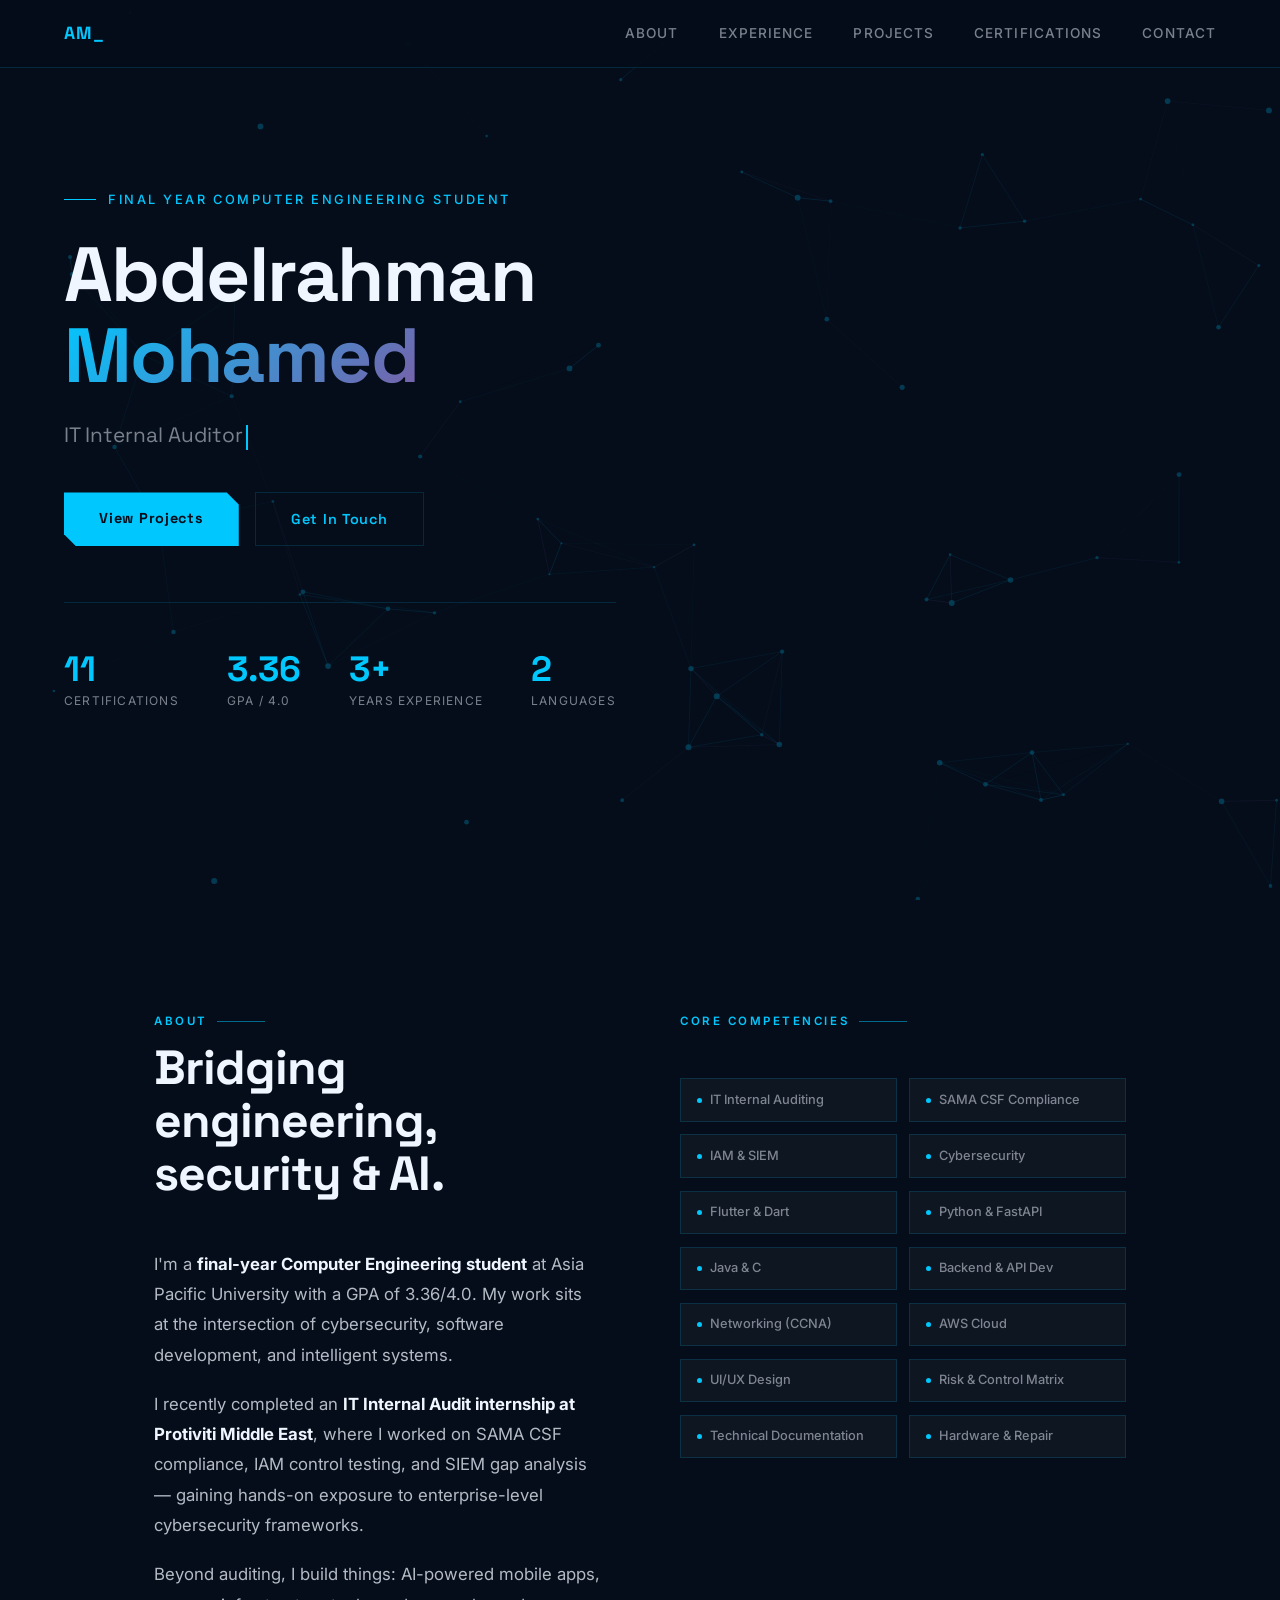
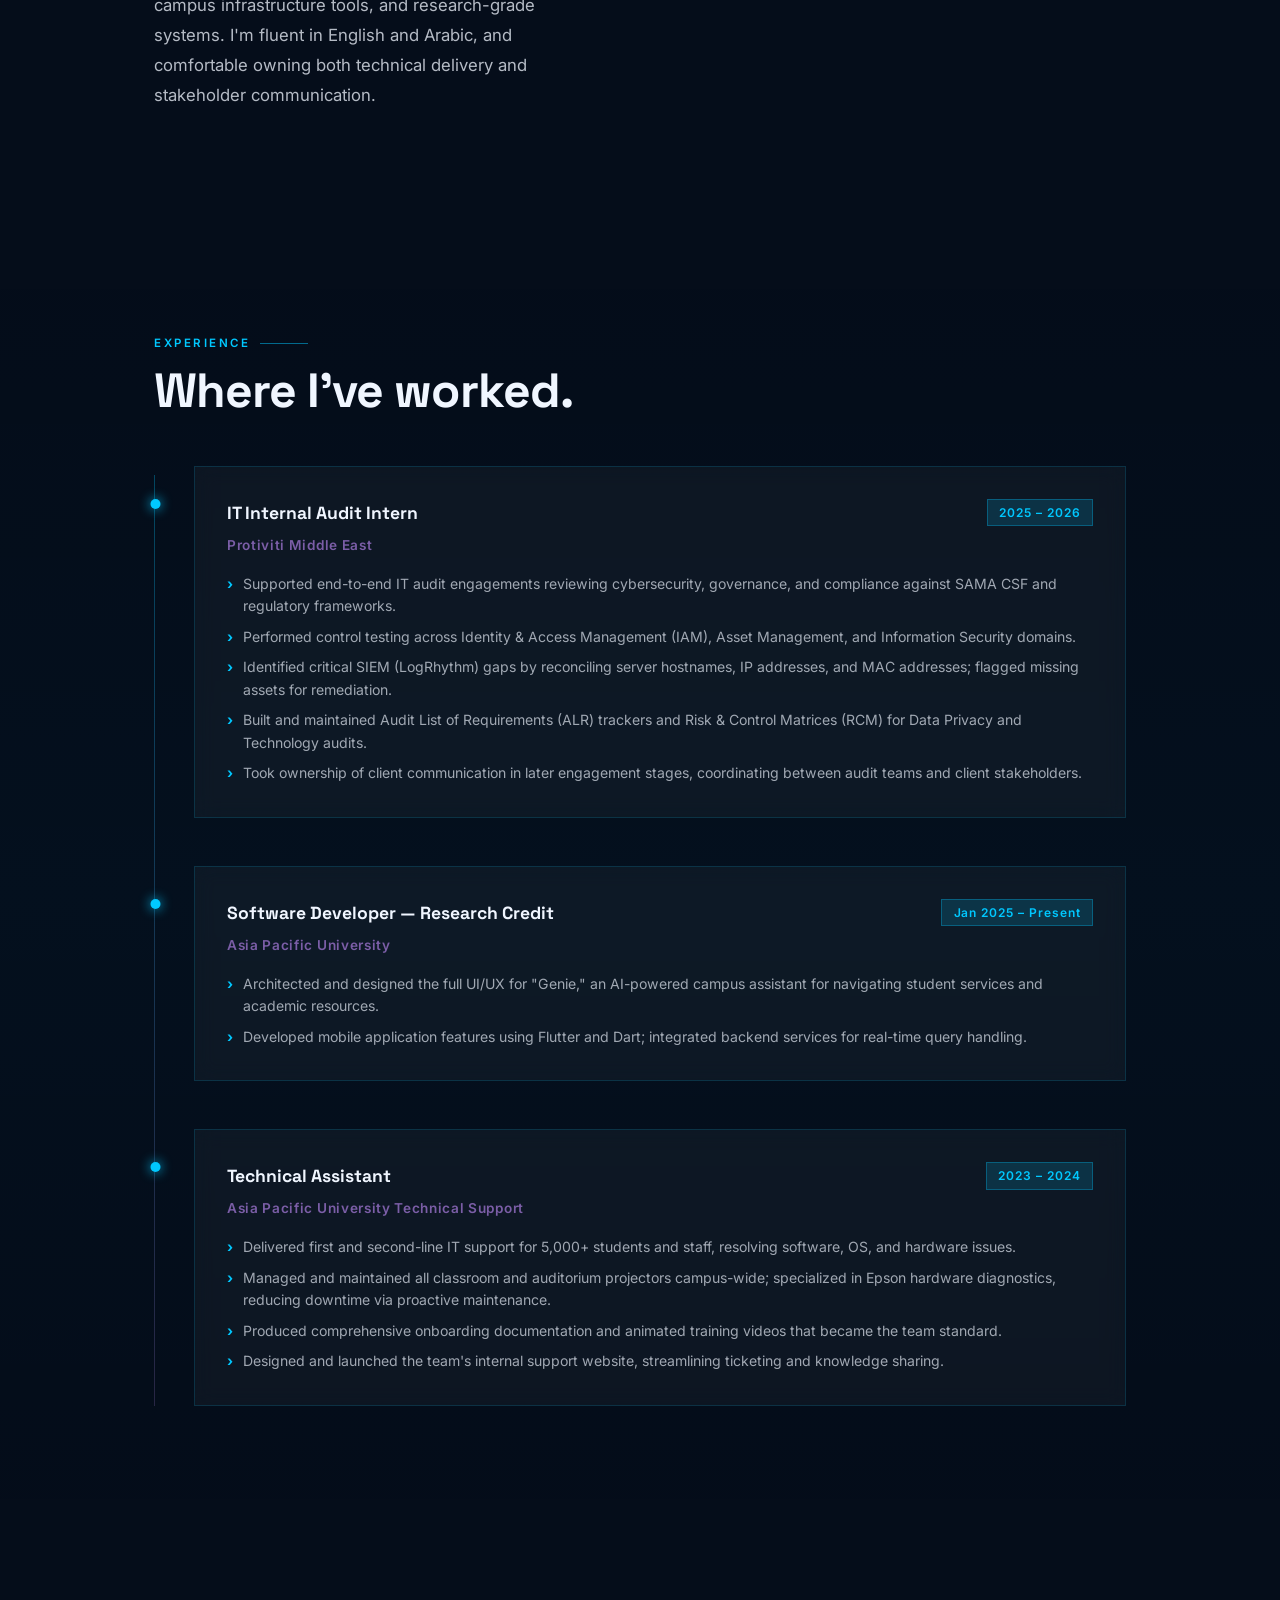
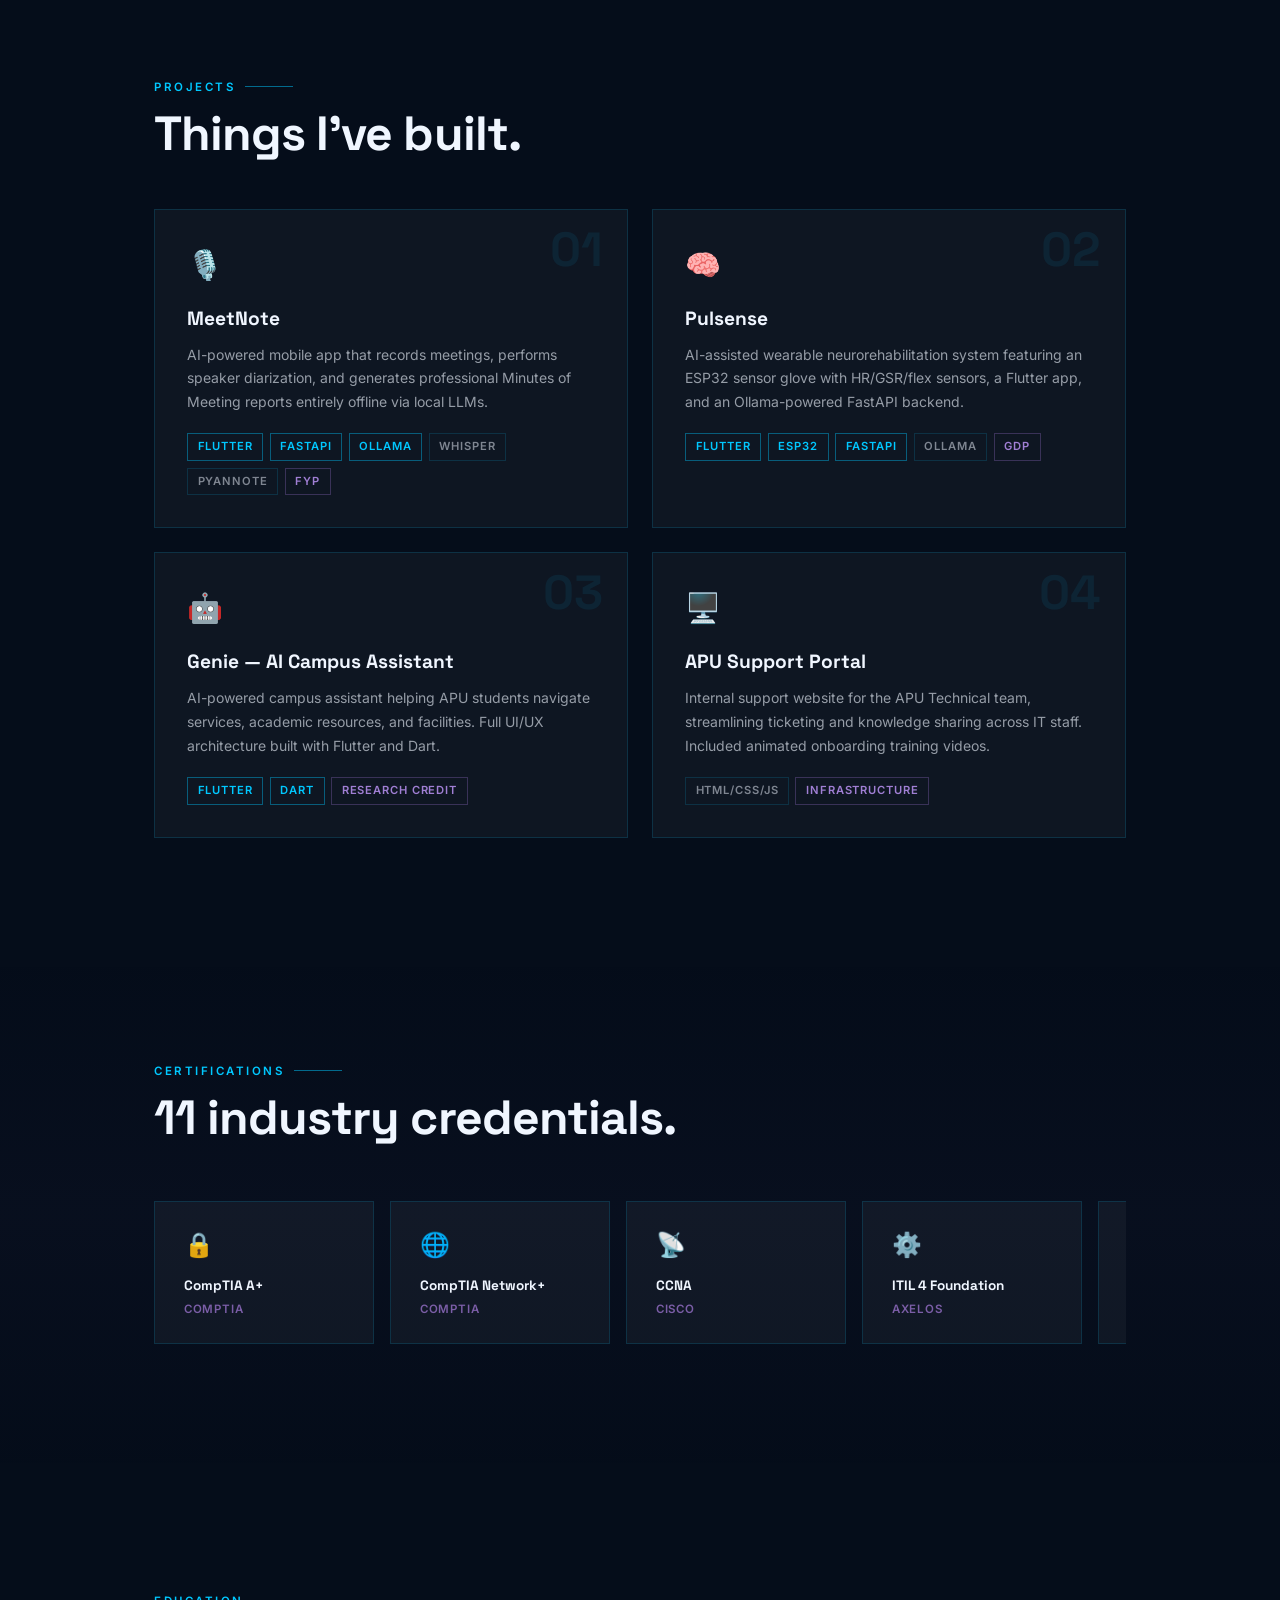
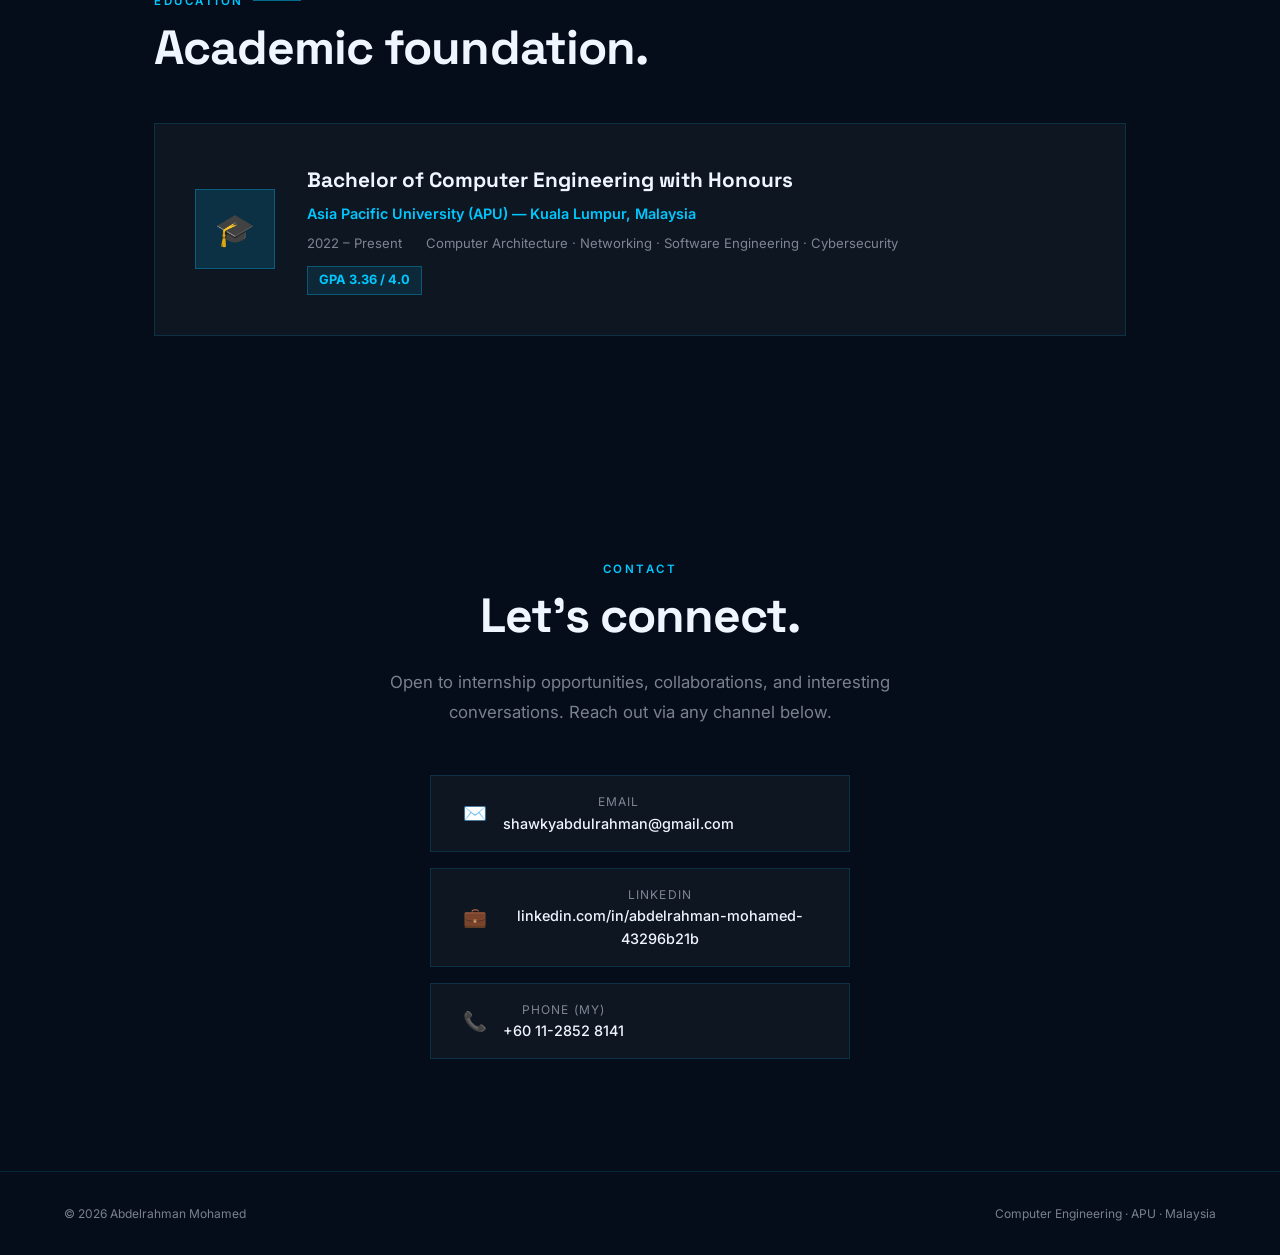
==== index.html @ 56546219 "Add files via upload" ====
<!DOCTYPE html>
<html lang="en">
<head>
<meta charset="UTF-8"/>
<meta name="viewport" content="width=device-width, initial-scale=1.0"/>
<title>Abdelrahman Mohamed — Portfolio</title>
<link href="https://fonts.googleapis.com/css2?family=Space+Grotesk:wght@300;400;500;600;700&family=Inter:wght@300;400;500;600&display=swap" rel="stylesheet"/>
<style>
  :root {
    --navy: #050d1a;
    --navy-mid: #0a1628;
    --navy-light: #0f2040;
    --cyan: #00c8ff;
    --cyan-dim: rgba(0,200,255,0.15);
    --violet: #7b5ea7;
    --violet-dim: rgba(123,94,167,0.2);
    --white: #f0f6ff;
    --muted: rgba(240,246,255,0.5);
    --glass: rgba(255,255,255,0.04);
    --glass-border: rgba(0,200,255,0.15);
    --font-display: 'Space Grotesk', sans-serif;
    --font-body: 'Inter', sans-serif;
  }

  *, *::before, *::after { box-sizing: border-box; margin: 0; padding: 0; }

  html { scroll-behavior: smooth; }

  body {
    background: var(--navy);
    color: var(--white);
    font-family: var(--font-body);
    overflow-x: hidden;
    line-height: 1.6;
  }

  /* ── NEURAL CANVAS ── */
  #neural-canvas {
    position: fixed;
    top: 0; left: 0;
    width: 100%; height: 100%;
    pointer-events: none;
    z-index: 0;
    opacity: 0.35;
  }

  /* ── NAV ── */
  nav {
    position: fixed;
    top: 0; left: 0; right: 0;
    z-index: 100;
    padding: 1.2rem 4rem;
    display: flex;
    justify-content: space-between;
    align-items: center;
    background: rgba(5,13,26,0.7);
    backdrop-filter: blur(20px);
    border-bottom: 1px solid var(--glass-border);
    transition: background 0.3s;
  }

  .nav-logo {
    font-family: var(--font-display);
    font-weight: 700;
    font-size: 1.1rem;
    letter-spacing: 0.05em;
    color: var(--cyan);
  }

  .nav-links {
    display: flex;
    gap: 2.5rem;
    list-style: none;
  }

  .nav-links a {
    text-decoration: none;
    color: var(--muted);
    font-size: 0.85rem;
    font-weight: 500;
    letter-spacing: 0.08em;
    text-transform: uppercase;
    transition: color 0.2s;
  }

  .nav-links a:hover { color: var(--cyan); }

  /* ── SECTIONS ── */
  section {
    position: relative;
    z-index: 1;
  }

  /* ── HERO ── */
  #hero {
    min-height: 100vh;
    display: flex;
    align-items: center;
    padding: 0 4rem;
    overflow: hidden;
  }

  .hero-inner {
    max-width: 800px;
  }

  .hero-eyebrow {
    font-size: 0.8rem;
    font-weight: 500;
    letter-spacing: 0.2em;
    text-transform: uppercase;
    color: var(--cyan);
    margin-bottom: 1.5rem;
    display: flex;
    align-items: center;
    gap: 0.75rem;
  }

  .hero-eyebrow::before {
    content: '';
    display: inline-block;
    width: 2rem;
    height: 1px;
    background: var(--cyan);
  }

  h1 {
    font-family: var(--font-display);
    font-size: clamp(3rem, 6vw, 5.5rem);
    font-weight: 700;
    line-height: 1.05;
    letter-spacing: -0.02em;
    margin-bottom: 1.5rem;
  }

  h1 .highlight {
    background: linear-gradient(135deg, var(--cyan) 0%, var(--violet) 100%);
    -webkit-background-clip: text;
    -webkit-text-fill-color: transparent;
    background-clip: text;
  }

  .typed-wrap {
    font-family: var(--font-display);
    font-size: clamp(1rem, 2vw, 1.3rem);
    font-weight: 400;
    color: var(--muted);
    margin-bottom: 2.5rem;
    min-height: 2rem;
  }

  .typed-cursor {
    display: inline-block;
    width: 2px;
    height: 1.2em;
    background: var(--cyan);
    margin-left: 3px;
    vertical-align: middle;
    animation: blink 1s step-end infinite;
  }

  @keyframes blink { 50% { opacity: 0; } }

  .hero-cta {
    display: flex;
    gap: 1rem;
    flex-wrap: wrap;
  }

  .btn-primary {
    padding: 0.9rem 2.2rem;
    background: var(--cyan);
    color: var(--navy);
    font-family: var(--font-display);
    font-weight: 700;
    font-size: 0.9rem;
    letter-spacing: 0.05em;
    border: none;
    cursor: pointer;
    text-decoration: none;
    clip-path: polygon(0 0, calc(100% - 12px) 0, 100% 12px, 100% 100%, 12px 100%, 0 calc(100% - 12px));
    transition: transform 0.2s, box-shadow 0.2s;
  }

  .btn-primary:hover {
    transform: translateY(-2px);
    box-shadow: 0 8px 30px rgba(0,200,255,0.4);
  }

  .btn-ghost {
    padding: 0.9rem 2.2rem;
    background: transparent;
    color: var(--cyan);
    font-family: var(--font-display);
    font-weight: 600;
    font-size: 0.9rem;
    letter-spacing: 0.05em;
    border: 1px solid var(--glass-border);
    cursor: pointer;
    text-decoration: none;
    transition: background 0.2s, border-color 0.2s;
  }

  .btn-ghost:hover {
    background: var(--cyan-dim);
    border-color: var(--cyan);
  }

  .hero-stats {
    display: flex;
    gap: 3rem;
    margin-top: 3.5rem;
    padding-top: 3rem;
    border-top: 1px solid var(--glass-border);
  }

  .stat-num {
    font-family: var(--font-display);
    font-size: 2.2rem;
    font-weight: 700;
    color: var(--cyan);
    line-height: 1;
  }

  .stat-label {
    font-size: 0.75rem;
    color: var(--muted);
    text-transform: uppercase;
    letter-spacing: 0.1em;
    margin-top: 0.3rem;
  }

  /* ── SHARED LAYOUT ── */
  .container {
    max-width: 1100px;
    margin: 0 auto;
    padding: 0 4rem;
  }

  .section-header {
    margin-bottom: 3rem;
  }

  .section-tag {
    font-size: 0.72rem;
    font-weight: 600;
    letter-spacing: 0.22em;
    text-transform: uppercase;
    color: var(--cyan);
    margin-bottom: 0.75rem;
    display: flex;
    align-items: center;
    gap: 0.6rem;
  }

  .section-tag::after {
    content: '';
    flex: 1;
    max-width: 3rem;
    height: 1px;
    background: var(--cyan);
    opacity: 0.5;
  }

  .section-title {
    font-family: var(--font-display);
    font-size: clamp(2rem, 4vw, 3rem);
    font-weight: 700;
    letter-spacing: -0.02em;
    line-height: 1.1;
  }

  /* ── ABOUT ── */
  #about {
    padding: 7rem 0;
  }

  .about-grid {
    display: grid;
    grid-template-columns: 1fr 1fr;
    gap: 5rem;
    align-items: start;
  }

  .about-bio {
    font-size: 1.05rem;
    color: rgba(240,246,255,0.75);
    line-height: 1.8;
  }

  .about-bio p + p { margin-top: 1.2rem; }

  .about-bio strong { color: var(--white); }

  .skills-grid {
    display: grid;
    grid-template-columns: 1fr 1fr;
    gap: 0.8rem;
  }

  .skill-badge {
    padding: 0.65rem 1rem;
    background: var(--glass);
    border: 1px solid var(--glass-border);
    font-size: 0.8rem;
    font-weight: 500;
    color: var(--muted);
    display: flex;
    align-items: center;
    gap: 0.5rem;
    transition: border-color 0.2s, color 0.2s, background 0.2s;
  }

  .skill-badge:hover {
    border-color: var(--cyan);
    color: var(--white);
    background: var(--cyan-dim);
  }

  .skill-badge .dot {
    width: 5px;
    height: 5px;
    border-radius: 50%;
    background: var(--cyan);
    flex-shrink: 0;
  }

  /* ── EXPERIENCE ── */
  #experience {
    padding: 7rem 0;
    background: linear-gradient(180deg, transparent 0%, rgba(0,200,255,0.02) 50%, transparent 100%);
  }

  .timeline {
    position: relative;
    padding-left: 2.5rem;
  }

  .timeline::before {
    content: '';
    position: absolute;
    left: 0;
    top: 0.6rem;
    bottom: 0;
    width: 1px;
    background: linear-gradient(180deg, var(--cyan) 0%, var(--violet) 100%);
    opacity: 0.3;
  }

  .timeline-item {
    position: relative;
    margin-bottom: 3rem;
    padding: 2rem;
    background: var(--glass);
    border: 1px solid var(--glass-border);
    backdrop-filter: blur(10px);
    transition: border-color 0.3s, transform 0.3s;
  }

  .timeline-item:hover {
    border-color: rgba(0,200,255,0.4);
    transform: translateX(4px);
  }

  .timeline-item::before {
    content: '';
    position: absolute;
    left: -2.5rem;
    top: 2rem;
    width: 10px;
    height: 10px;
    border-radius: 50%;
    background: var(--cyan);
    box-shadow: 0 0 12px var(--cyan);
    transform: translateX(-4.5px);
  }

  .timeline-meta {
    display: flex;
    justify-content: space-between;
    align-items: flex-start;
    margin-bottom: 0.5rem;
    flex-wrap: wrap;
    gap: 0.5rem;
  }

  .timeline-role {
    font-family: var(--font-display);
    font-size: 1.1rem;
    font-weight: 700;
  }

  .timeline-date {
    font-size: 0.75rem;
    color: var(--cyan);
    font-weight: 600;
    letter-spacing: 0.08em;
    background: var(--cyan-dim);
    padding: 0.2rem 0.7rem;
    border: 1px solid rgba(0,200,255,0.3);
  }

  .timeline-company {
    font-size: 0.85rem;
    color: var(--violet);
    font-weight: 600;
    margin-bottom: 1rem;
    letter-spacing: 0.05em;
  }

  .timeline-bullets {
    list-style: none;
    display: flex;
    flex-direction: column;
    gap: 0.5rem;
  }

  .timeline-bullets li {
    font-size: 0.88rem;
    color: rgba(240,246,255,0.65);
    padding-left: 1rem;
    position: relative;
    line-height: 1.6;
  }

  .timeline-bullets li::before {
    content: '›';
    position: absolute;
    left: 0;
    color: var(--cyan);
    font-weight: 700;
  }

  /* ── PROJECTS ── */
  #projects {
    padding: 7rem 0;
  }

  .projects-grid {
    display: grid;
    grid-template-columns: repeat(2, 1fr);
    gap: 1.5rem;
  }

  .project-card {
    background: var(--glass);
    border: 1px solid var(--glass-border);
    padding: 2rem;
    position: relative;
    overflow: hidden;
    transition: transform 0.3s, border-color 0.3s, box-shadow 0.3s;
    cursor: default;
  }

  .project-card::before {
    content: '';
    position: absolute;
    top: 0; left: 0; right: 0;
    height: 2px;
    background: linear-gradient(90deg, var(--cyan), var(--violet));
    opacity: 0;
    transition: opacity 0.3s;
  }

  .project-card:hover {
    transform: translateY(-5px);
    border-color: rgba(0,200,255,0.35);
    box-shadow: 0 20px 60px rgba(0,200,255,0.1);
  }

  .project-card:hover::before { opacity: 1; }

  .project-num {
    font-family: var(--font-display);
    font-size: 3rem;
    font-weight: 700;
    color: rgba(0,200,255,0.08);
    position: absolute;
    top: 1rem;
    right: 1.5rem;
    line-height: 1;
    user-select: none;
  }

  .project-icon {
    font-size: 1.8rem;
    margin-bottom: 1rem;
  }

  .project-name {
    font-family: var(--font-display);
    font-size: 1.2rem;
    font-weight: 700;
    margin-bottom: 0.5rem;
  }

  .project-desc {
    font-size: 0.875rem;
    color: rgba(240,246,255,0.6);
    line-height: 1.7;
    margin-bottom: 1.2rem;
  }

  .project-tags {
    display: flex;
    flex-wrap: wrap;
    gap: 0.4rem;
  }

  .tag {
    font-size: 0.7rem;
    font-weight: 600;
    letter-spacing: 0.08em;
    padding: 0.25rem 0.6rem;
    border: 1px solid var(--glass-border);
    color: var(--muted);
    text-transform: uppercase;
  }

  .tag.cyan { border-color: rgba(0,200,255,0.4); color: var(--cyan); }
  .tag.violet { border-color: rgba(123,94,167,0.4); color: #a07fd4; }

  /* ── CERTIFICATIONS ── */
  #certifications {
    padding: 7rem 0;
    background: linear-gradient(180deg, transparent 0%, rgba(123,94,167,0.03) 50%, transparent 100%);
  }

  .certs-scroll {
    overflow-x: auto;
    padding-bottom: 1rem;
    scrollbar-width: thin;
    scrollbar-color: var(--cyan-dim) transparent;
  }

  .certs-track {
    display: flex;
    gap: 1rem;
    width: max-content;
    padding: 0.5rem 0;
  }

  .cert-card {
    background: var(--glass);
    border: 1px solid var(--glass-border);
    padding: 1.5rem 1.8rem;
    min-width: 220px;
    transition: border-color 0.2s, transform 0.2s;
    flex-shrink: 0;
  }

  .cert-card:hover {
    border-color: rgba(123,94,167,0.5);
    transform: translateY(-3px);
  }

  .cert-icon { font-size: 1.5rem; margin-bottom: 0.75rem; }

  .cert-name {
    font-family: var(--font-display);
    font-size: 0.85rem;
    font-weight: 700;
    line-height: 1.4;
    color: var(--white);
  }

  .cert-issuer {
    font-size: 0.72rem;
    color: var(--violet);
    font-weight: 600;
    margin-top: 0.3rem;
    text-transform: uppercase;
    letter-spacing: 0.07em;
  }

  /* ── EDUCATION ── */
  #education {
    padding: 7rem 0;
  }

  .edu-card {
    background: var(--glass);
    border: 1px solid var(--glass-border);
    padding: 2.5rem;
    display: grid;
    grid-template-columns: auto 1fr;
    gap: 2rem;
    align-items: center;
  }

  .edu-badge {
    width: 80px;
    height: 80px;
    background: var(--cyan-dim);
    border: 1px solid rgba(0,200,255,0.3);
    display: flex;
    align-items: center;
    justify-content: center;
    font-size: 2rem;
    flex-shrink: 0;
  }

  .edu-degree {
    font-family: var(--font-display);
    font-size: 1.3rem;
    font-weight: 700;
    margin-bottom: 0.3rem;
  }

  .edu-school {
    color: var(--cyan);
    font-size: 0.9rem;
    font-weight: 600;
    margin-bottom: 0.5rem;
  }

  .edu-meta {
    font-size: 0.82rem;
    color: var(--muted);
    display: flex;
    gap: 1.5rem;
    flex-wrap: wrap;
  }

  .gpa-pill {
    display: inline-flex;
    align-items: center;
    gap: 0.4rem;
    background: rgba(0,200,255,0.1);
    border: 1px solid rgba(0,200,255,0.3);
    padding: 0.2rem 0.7rem;
    font-size: 0.8rem;
    font-weight: 700;
    color: var(--cyan);
    margin-top: 0.75rem;
  }

  /* ── CONTACT ── */
  #contact {
    padding: 7rem 0;
  }

  .contact-inner {
    text-align: center;
    max-width: 600px;
    margin: 0 auto;
  }

  .contact-inner .section-tag {
    justify-content: center;
  }

  .contact-inner .section-tag::after { display: none; }

  .contact-subtitle {
    font-size: 1.05rem;
    color: var(--muted);
    margin: 1.5rem 0 3rem;
    line-height: 1.8;
  }

  .contact-links {
    display: flex;
    flex-direction: column;
    gap: 1rem;
    align-items: center;
  }

  .contact-item {
    display: flex;
    align-items: center;
    gap: 1rem;
    padding: 1rem 2rem;
    background: var(--glass);
    border: 1px solid var(--glass-border);
    width: 100%;
    max-width: 420px;
    transition: border-color 0.2s, background 0.2s;
    text-decoration: none;
    color: var(--white);
  }

  .contact-item:hover {
    border-color: var(--cyan);
    background: var(--cyan-dim);
  }

  .contact-item .ci-icon { font-size: 1.2rem; flex-shrink: 0; }

  .contact-item .ci-label {
    font-size: 0.75rem;
    color: var(--muted);
    text-transform: uppercase;
    letter-spacing: 0.1em;
  }

  .contact-item .ci-value {
    font-size: 0.9rem;
    font-weight: 500;
  }

  /* ── FOOTER ── */
  footer {
    padding: 2rem 4rem;
    border-top: 1px solid var(--glass-border);
    display: flex;
    justify-content: space-between;
    align-items: center;
    font-size: 0.75rem;
    color: var(--muted);
    position: relative;
    z-index: 1;
  }

  /* ── SCROLL REVEAL ── */
  .reveal {
    opacity: 0;
    transform: translateY(30px);
    transition: opacity 0.7s ease, transform 0.7s ease;
  }

  .reveal.visible {
    opacity: 1;
    transform: translateY(0);
  }

  /* ── RESPONSIVE ── */
  @media (max-width: 768px) {
    nav { padding: 1rem 1.5rem; }
    .nav-links { display: none; }
    #hero { padding: 0 1.5rem; padding-top: 6rem; }
    .container { padding: 0 1.5rem; }
    .about-grid { grid-template-columns: 1fr; gap: 2.5rem; }
    .projects-grid { grid-template-columns: 1fr; }
    .hero-stats { gap: 1.5rem; flex-wrap: wrap; }
    .edu-card { grid-template-columns: 1fr; }
    footer { flex-direction: column; gap: 0.5rem; text-align: center; }
  }

  @media (prefers-reduced-motion: reduce) {
    .reveal { opacity: 1; transform: none; }
    .typed-cursor { animation: none; }
  }
</style>
</head>
<body>

<canvas id="neural-canvas"></canvas>

<!-- NAV -->
<nav>
  <div class="nav-logo">AM_</div>
  <ul class="nav-links">
    <li><a href="#about">About</a></li>
    <li><a href="#experience">Experience</a></li>
    <li><a href="#projects">Projects</a></li>
    <li><a href="#certifications">Certifications</a></li>
    <li><a href="#contact">Contact</a></li>
  </ul>
</nav>

<!-- HERO -->
<section id="hero">
  <div class="hero-inner">
    <div class="hero-eyebrow">Final Year Computer Engineering Student</div>
    <h1>Abdelrahman<br/><span class="highlight">Mohamed</span></h1>
    <div class="typed-wrap">
      <span id="typed-text"></span><span class="typed-cursor"></span>
    </div>
    <div class="hero-cta">
      <a href="#projects" class="btn-primary">View Projects</a>
      <a href="#contact" class="btn-ghost">Get In Touch</a>
    </div>
    <div class="hero-stats">
      <div>
        <div class="stat-num">11</div>
        <div class="stat-label">Certifications</div>
      </div>
      <div>
        <div class="stat-num">3.36</div>
        <div class="stat-label">GPA / 4.0</div>
      </div>
      <div>
        <div class="stat-num">3+</div>
        <div class="stat-label">Years Experience</div>
      </div>
      <div>
        <div class="stat-num">2</div>
        <div class="stat-label">Languages</div>
      </div>
    </div>
  </div>
</section>

<!-- ABOUT -->
<section id="about">
  <div class="container">
    <div class="about-grid">
      <div class="reveal">
        <div class="section-header">
          <div class="section-tag">About</div>
          <h2 class="section-title">Bridging engineering,<br/>security & AI.</h2>
        </div>
        <div class="about-bio">
          <p>I'm a <strong>final-year Computer Engineering student</strong> at Asia Pacific University with a GPA of 3.36/4.0. My work sits at the intersection of cybersecurity, software development, and intelligent systems.</p>
          <p>I recently completed an <strong>IT Internal Audit internship at Protiviti Middle East</strong>, where I worked on SAMA CSF compliance, IAM control testing, and SIEM gap analysis — gaining hands-on exposure to enterprise-level cybersecurity frameworks.</p>
          <p>Beyond auditing, I build things: AI-powered mobile apps, campus infrastructure tools, and research-grade systems. I'm fluent in English and Arabic, and comfortable owning both technical delivery and stakeholder communication.</p>
        </div>
      </div>
      <div class="reveal" style="transition-delay:0.15s">
        <div class="section-header">
          <div class="section-tag">Core Competencies</div>
        </div>
        <div class="skills-grid">
          <div class="skill-badge"><span class="dot"></span>IT Internal Auditing</div>
          <div class="skill-badge"><span class="dot"></span>SAMA CSF Compliance</div>
          <div class="skill-badge"><span class="dot"></span>IAM & SIEM</div>
          <div class="skill-badge"><span class="dot"></span>Cybersecurity</div>
          <div class="skill-badge"><span class="dot"></span>Flutter & Dart</div>
          <div class="skill-badge"><span class="dot"></span>Python & FastAPI</div>
          <div class="skill-badge"><span class="dot"></span>Java & C</div>
          <div class="skill-badge"><span class="dot"></span>Backend & API Dev</div>
          <div class="skill-badge"><span class="dot"></span>Networking (CCNA)</div>
          <div class="skill-badge"><span class="dot"></span>AWS Cloud</div>
          <div class="skill-badge"><span class="dot"></span>UI/UX Design</div>
          <div class="skill-badge"><span class="dot"></span>Risk & Control Matrix</div>
          <div class="skill-badge"><span class="dot"></span>Technical Documentation</div>
          <div class="skill-badge"><span class="dot"></span>Hardware & Repair</div>
        </div>
      </div>
    </div>
  </div>
</section>

<!-- EXPERIENCE -->
<section id="experience">
  <div class="container">
    <div class="section-header reveal">
      <div class="section-tag">Experience</div>
      <h2 class="section-title">Where I've worked.</h2>
    </div>
    <div class="timeline">

      <div class="timeline-item reveal">
        <div class="timeline-meta">
          <div class="timeline-role">IT Internal Audit Intern</div>
          <div class="timeline-date">2025 – 2026</div>
        </div>
        <div class="timeline-company">Protiviti Middle East</div>
        <ul class="timeline-bullets">
          <li>Supported end-to-end IT audit engagements reviewing cybersecurity, governance, and compliance against SAMA CSF and regulatory frameworks.</li>
          <li>Performed control testing across Identity & Access Management (IAM), Asset Management, and Information Security domains.</li>
          <li>Identified critical SIEM (LogRhythm) gaps by reconciling server hostnames, IP addresses, and MAC addresses; flagged missing assets for remediation.</li>
          <li>Built and maintained Audit List of Requirements (ALR) trackers and Risk & Control Matrices (RCM) for Data Privacy and Technology audits.</li>
          <li>Took ownership of client communication in later engagement stages, coordinating between audit teams and client stakeholders.</li>
        </ul>
      </div>

      <div class="timeline-item reveal">
        <div class="timeline-meta">
          <div class="timeline-role">Software Developer — Research Credit</div>
          <div class="timeline-date">Jan 2025 – Present</div>
        </div>
        <div class="timeline-company">Asia Pacific University</div>
        <ul class="timeline-bullets">
          <li>Architected and designed the full UI/UX for "Genie," an AI-powered campus assistant for navigating student services and academic resources.</li>
          <li>Developed mobile application features using Flutter and Dart; integrated backend services for real-time query handling.</li>
        </ul>
      </div>

      <div class="timeline-item reveal">
        <div class="timeline-meta">
          <div class="timeline-role">Technical Assistant</div>
          <div class="timeline-date">2023 – 2024</div>
        </div>
        <div class="timeline-company">Asia Pacific University Technical Support</div>
        <ul class="timeline-bullets">
          <li>Delivered first and second-line IT support for 5,000+ students and staff, resolving software, OS, and hardware issues.</li>
          <li>Managed and maintained all classroom and auditorium projectors campus-wide; specialized in Epson hardware diagnostics, reducing downtime via proactive maintenance.</li>
          <li>Produced comprehensive onboarding documentation and animated training videos that became the team standard.</li>
          <li>Designed and launched the team's internal support website, streamlining ticketing and knowledge sharing.</li>
        </ul>
      </div>

    </div>
  </div>
</section>

<!-- PROJECTS -->
<section id="projects">
  <div class="container">
    <div class="section-header reveal">
      <div class="section-tag">Projects</div>
      <h2 class="section-title">Things I've built.</h2>
    </div>
    <div class="projects-grid">

      <div class="project-card reveal">
        <div class="project-num">01</div>
        <div class="project-icon">🎙️</div>
        <div class="project-name">MeetNote</div>
        <div class="project-desc">AI-powered mobile app that records meetings, performs speaker diarization, and generates professional Minutes of Meeting reports entirely offline via local LLMs.</div>
        <div class="project-tags">
          <span class="tag cyan">Flutter</span>
          <span class="tag cyan">FastAPI</span>
          <span class="tag cyan">Ollama</span>
          <span class="tag">Whisper</span>
          <span class="tag">Pyannote</span>
          <span class="tag violet">FYP</span>
        </div>
      </div>

      <div class="project-card reveal" style="transition-delay:0.1s">
        <div class="project-num">02</div>
        <div class="project-icon">🧠</div>
        <div class="project-name">Pulsense</div>
        <div class="project-desc">AI-assisted wearable neurorehabilitation system featuring an ESP32 sensor glove with HR/GSR/flex sensors, a Flutter app, and an Ollama-powered FastAPI backend.</div>
        <div class="project-tags">
          <span class="tag cyan">Flutter</span>
          <span class="tag cyan">ESP32</span>
          <span class="tag cyan">FastAPI</span>
          <span class="tag">Ollama</span>
          <span class="tag violet">GDP</span>
        </div>
      </div>

      <div class="project-card reveal" style="transition-delay:0.2s">
        <div class="project-num">03</div>
        <div class="project-icon">🤖</div>
        <div class="project-name">Genie — AI Campus Assistant</div>
        <div class="project-desc">AI-powered campus assistant helping APU students navigate services, academic resources, and facilities. Full UI/UX architecture built with Flutter and Dart.</div>
        <div class="project-tags">
          <span class="tag cyan">Flutter</span>
          <span class="tag cyan">Dart</span>
          <span class="tag violet">Research Credit</span>
        </div>
      </div>

      <div class="project-card reveal" style="transition-delay:0.3s">
        <div class="project-num">04</div>
        <div class="project-icon">🖥️</div>
        <div class="project-name">APU Support Portal</div>
        <div class="project-desc">Internal support website for the APU Technical team, streamlining ticketing and knowledge sharing across IT staff. Included animated onboarding training videos.</div>
        <div class="project-tags">
          <span class="tag">HTML/CSS/JS</span>
          <span class="tag violet">Infrastructure</span>
        </div>
      </div>

    </div>
  </div>
</section>

<!-- CERTIFICATIONS -->
<section id="certifications">
  <div class="container">
    <div class="section-header reveal">
      <div class="section-tag">Certifications</div>
      <h2 class="section-title">11 industry credentials.</h2>
    </div>
    <div class="certs-scroll reveal">
      <div class="certs-track">
        <div class="cert-card"><div class="cert-icon">🔒</div><div class="cert-name">CompTIA A+</div><div class="cert-issuer">CompTIA</div></div>
        <div class="cert-card"><div class="cert-icon">🌐</div><div class="cert-name">CompTIA Network+</div><div class="cert-issuer">CompTIA</div></div>
        <div class="cert-card"><div class="cert-icon">📡</div><div class="cert-name">CCNA</div><div class="cert-issuer">Cisco</div></div>
        <div class="cert-card"><div class="cert-icon">⚙️</div><div class="cert-name">ITIL 4 Foundation</div><div class="cert-issuer">Axelos</div></div>
        <div class="cert-card"><div class="cert-icon">☁️</div><div class="cert-name">AWS Cloud Practitioner</div><div class="cert-issuer">Amazon</div></div>
        <div class="cert-card"><div class="cert-icon">🤖</div><div class="cert-name">Azure AI Fundamentals</div><div class="cert-issuer">Microsoft</div></div>
        <div class="cert-card"><div class="cert-icon">🧬</div><div class="cert-name">Certified AI Engineer</div><div class="cert-issuer">Rocheston</div></div>
        <div class="cert-card"><div class="cert-icon">🛡️</div><div class="cert-name">Intro to Cybersecurity</div><div class="cert-issuer">Cisco NetAcad</div></div>
        <div class="cert-card"><div class="cert-icon">💻</div><div class="cert-name">Computer Hardware Basics</div><div class="cert-issuer">Cisco NetAcad</div></div>
        <div class="cert-card"><div class="cert-icon">🖥️</div><div class="cert-name">OS Basics</div><div class="cert-issuer">Cisco NetAcad</div></div>
        <div class="cert-card"><div class="cert-icon">🐍</div><div class="cert-name">Python Essentials 1</div><div class="cert-issuer">Cisco NetAcad</div></div>
      </div>
    </div>
  </div>
</section>

<!-- EDUCATION -->
<section id="education">
  <div class="container">
    <div class="section-header reveal">
      <div class="section-tag">Education</div>
      <h2 class="section-title">Academic foundation.</h2>
    </div>
    <div class="edu-card reveal">
      <div class="edu-badge">🎓</div>
      <div>
        <div class="edu-degree">Bachelor of Computer Engineering with Honours</div>
        <div class="edu-school">Asia Pacific University (APU) — Kuala Lumpur, Malaysia</div>
        <div class="edu-meta">
          <span>2022 – Present</span>
          <span>Computer Architecture · Networking · Software Engineering · Cybersecurity</span>
        </div>
        <div class="gpa-pill">GPA 3.36 / 4.0</div>
      </div>
    </div>
  </div>
</section>

<!-- CONTACT -->
<section id="contact">
  <div class="container">
    <div class="contact-inner reveal">
      <div class="section-tag">Contact</div>
      <h2 class="section-title">Let's connect.</h2>
      <p class="contact-subtitle">
        Open to internship opportunities, collaborations, and interesting conversations. Reach out via any channel below.
      </p>
      <div class="contact-links">
        <a href="mailto:shawkyabdulrahman@gmail.com" class="contact-item">
          <span class="ci-icon">✉️</span>
          <div>
            <div class="ci-label">Email</div>
            <div class="ci-value">shawkyabdulrahman@gmail.com</div>
          </div>
        </a>
        <a href="https://linkedin.com/in/abdelrahman-mohamed-43296b21b" target="_blank" class="contact-item">
          <span class="ci-icon">💼</span>
          <div>
            <div class="ci-label">LinkedIn</div>
            <div class="ci-value">linkedin.com/in/abdelrahman-mohamed-43296b21b</div>
          </div>
        </a>
        <a href="tel:+60112852814" class="contact-item">
          <span class="ci-icon">📞</span>
          <div>
            <div class="ci-label">Phone (MY)</div>
            <div class="ci-value">+60 11-2852 8141</div>
          </div>
        </a>
      </div>
    </div>
  </div>
</section>

<footer>
  <span>© 2026 Abdelrahman Mohamed</span>
  <span>Computer Engineering · APU · Malaysia</span>
</footer>

<script>
/* ── NEURAL NETWORK CANVAS ── */
const canvas = document.getElementById('neural-canvas');
const ctx = canvas.getContext('2d');
let W, H, nodes, mouse = { x: -999, y: -999 };
const NODE_COUNT = 70;
const CONNECT_DIST = 160;
const CYAN = 'rgba(0,200,255,';
const VIOLET = 'rgba(123,94,167,';

function resize() {
  W = canvas.width = window.innerWidth;
  H = canvas.height = window.innerHeight;
  if (!nodes) initNodes();
}

function initNodes() {
  nodes = Array.from({ length: NODE_COUNT }, () => ({
    x: Math.random() * W,
    y: Math.random() * H,
    vx: (Math.random() - 0.5) * 0.4,
    vy: (Math.random() - 0.5) * 0.4,
    r: Math.random() * 2 + 1
  }));
}

function drawFrame() {
  ctx.clearRect(0, 0, W, H);

  nodes.forEach(n => {
    n.x += n.vx; n.y += n.vy;
    if (n.x < 0 || n.x > W) n.vx *= -1;
    if (n.y < 0 || n.y > H) n.vy *= -1;
  });

  for (let i = 0; i < nodes.length; i++) {
    for (let j = i + 1; j < nodes.length; j++) {
      const a = nodes[i], b = nodes[j];
      const dx = a.x - b.x, dy = a.y - b.y;
      const dist = Math.sqrt(dx * dx + dy * dy);
      if (dist < CONNECT_DIST) {
        const alpha = (1 - dist / CONNECT_DIST) * 0.5;
        const col = (i + j) % 3 === 0 ? VIOLET : CYAN;
        ctx.beginPath();
        ctx.moveTo(a.x, a.y);
        ctx.lineTo(b.x, b.y);
        ctx.strokeStyle = col + alpha + ')';
        ctx.lineWidth = 0.8;
        ctx.stroke();
      }
    }
  }

  nodes.forEach(n => {
    ctx.beginPath();
    ctx.arc(n.x, n.y, n.r, 0, Math.PI * 2);
    ctx.fillStyle = CYAN + '0.7)';
    ctx.fill();
  });

  requestAnimationFrame(drawFrame);
}

window.addEventListener('resize', resize);
resize();
drawFrame();

/* ── TYPED ANIMATION ── */
const phrases = [
  'IT Internal Auditor',
  'Flutter Developer',
  'Cybersecurity Enthusiast',
  'AI Systems Builder',
  'SAMA CSF Practitioner',
  'Computer Engineer'
];
let pi = 0, ci = 0, deleting = false, pauseTimer = 0;
const el = document.getElementById('typed-text');

function typeStep() {
  const word = phrases[pi];
  if (!deleting) {
    el.textContent = word.slice(0, ci + 1);
    ci++;
    if (ci === word.length) { deleting = true; pauseTimer = 35; }
    setTimeout(typeStep, 80);
  } else {
    if (pauseTimer > 0) { pauseTimer--; setTimeout(typeStep, 50); return; }
    el.textContent = word.slice(0, ci - 1);
    ci--;
    if (ci === 0) { deleting = false; pi = (pi + 1) % phrases.length; }
    setTimeout(typeStep, 45);
  }
}
typeStep();

/* ── SCROLL REVEAL ── */
const revealEls = document.querySelectorAll('.reveal');
const observer = new IntersectionObserver(entries => {
  entries.forEach(e => { if (e.isIntersecting) { e.target.classList.add('visible'); observer.unobserve(e.target); } });
}, { threshold: 0.12 });
revealEls.forEach(el => observer.observe(el));
</script>
</body>
</html>
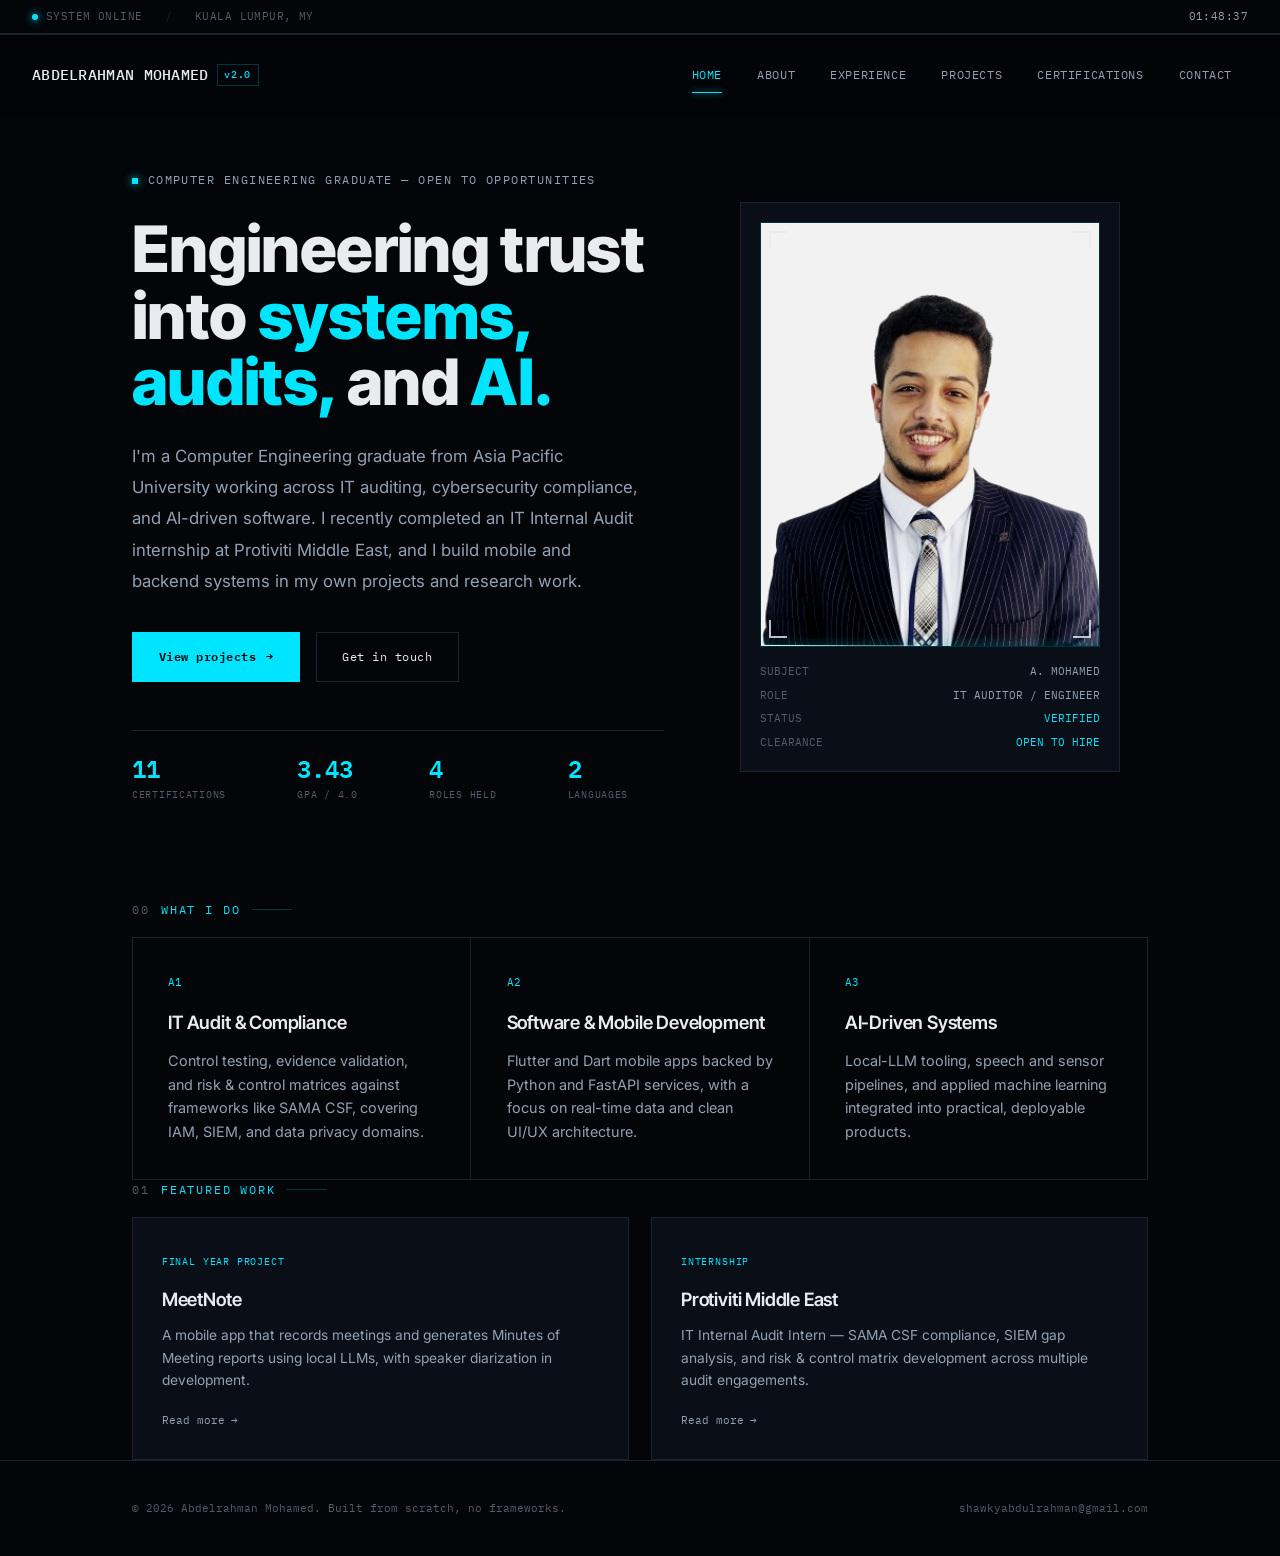
==== commit 96332dd6: "Add files via upload" ====
--- a/index.html
+++ b/index.html
@@ -1,1146 +1,260 @@
-<!DOCTYPE html>
-<html lang="en">
-<head>
-<meta charset="UTF-8"/>
-<meta name="viewport" content="width=device-width, initial-scale=1.0"/>
-<title>Abdelrahman Mohamed — Portfolio</title>
-<link href="https://fonts.googleapis.com/css2?family=Space+Grotesk:wght@300;400;500;600;700&family=Inter:wght@300;400;500;600&display=swap" rel="stylesheet"/>
-<style>
-  :root {
-    --navy: #050d1a;
-    --navy-mid: #0a1628;
-    --navy-light: #0f2040;
-    --cyan: #00c8ff;
-    --cyan-dim: rgba(0,200,255,0.15);
-    --violet: #7b5ea7;
-    --violet-dim: rgba(123,94,167,0.2);
-    --white: #f0f6ff;
-    --muted: rgba(240,246,255,0.5);
-    --glass: rgba(255,255,255,0.04);
-    --glass-border: rgba(0,200,255,0.15);
-    --font-display: 'Space Grotesk', sans-serif;
-    --font-body: 'Inter', sans-serif;
-  }
-
-  *, *::before, *::after { box-sizing: border-box; margin: 0; padding: 0; }
-
-  html { scroll-behavior: smooth; }
-
-  body {
-    background: var(--navy);
-    color: var(--white);
-    font-family: var(--font-body);
-    overflow-x: hidden;
-    line-height: 1.6;
-  }
-
-  /* ── NEURAL CANVAS ── */
-  #neural-canvas {
-    position: fixed;
-    top: 0; left: 0;
-    width: 100%; height: 100%;
-    pointer-events: none;
-    z-index: 0;
-    opacity: 0.35;
-  }
-
-  /* ── NAV ── */
-  nav {
-    position: fixed;
-    top: 0; left: 0; right: 0;
-    z-index: 100;
-    padding: 1.2rem 4rem;
-    display: flex;
-    justify-content: space-between;
-    align-items: center;
-    background: rgba(5,13,26,0.7);
-    backdrop-filter: blur(20px);
-    border-bottom: 1px solid var(--glass-border);
-    transition: background 0.3s;
-  }
-
-  .nav-logo {
-    font-family: var(--font-display);
-    font-weight: 700;
-    font-size: 1.1rem;
-    letter-spacing: 0.05em;
-    color: var(--cyan);
-  }
-
-  .nav-links {
-    display: flex;
-    gap: 2.5rem;
-    list-style: none;
-  }
-
-  .nav-links a {
-    text-decoration: none;
-    color: var(--muted);
-    font-size: 0.85rem;
-    font-weight: 500;
-    letter-spacing: 0.08em;
-    text-transform: uppercase;
-    transition: color 0.2s;
-  }
-
-  .nav-links a:hover { color: var(--cyan); }
-
-  /* ── SECTIONS ── */
-  section {
-    position: relative;
-    z-index: 1;
-  }
-
-  /* ── HERO ── */
-  #hero {
-    min-height: 100vh;
-    display: flex;
-    align-items: center;
-    padding: 0 4rem;
-    overflow: hidden;
-  }
-
-  .hero-inner {
-    max-width: 800px;
-  }
-
-  .hero-eyebrow {
-    font-size: 0.8rem;
-    font-weight: 500;
-    letter-spacing: 0.2em;
-    text-transform: uppercase;
-    color: var(--cyan);
-    margin-bottom: 1.5rem;
-    display: flex;
-    align-items: center;
-    gap: 0.75rem;
-  }
-
-  .hero-eyebrow::before {
-    content: '';
-    display: inline-block;
-    width: 2rem;
-    height: 1px;
-    background: var(--cyan);
-  }
-
-  h1 {
-    font-family: var(--font-display);
-    font-size: clamp(3rem, 6vw, 5.5rem);
-    font-weight: 700;
-    line-height: 1.05;
-    letter-spacing: -0.02em;
-    margin-bottom: 1.5rem;
-  }
-
-  h1 .highlight {
-    background: linear-gradient(135deg, var(--cyan) 0%, var(--violet) 100%);
-    -webkit-background-clip: text;
-    -webkit-text-fill-color: transparent;
-    background-clip: text;
-  }
-
-  .typed-wrap {
-    font-family: var(--font-display);
-    font-size: clamp(1rem, 2vw, 1.3rem);
-    font-weight: 400;
-    color: var(--muted);
-    margin-bottom: 2.5rem;
-    min-height: 2rem;
-  }
-
-  .typed-cursor {
-    display: inline-block;
-    width: 2px;
-    height: 1.2em;
-    background: var(--cyan);
-    margin-left: 3px;
-    vertical-align: middle;
-    animation: blink 1s step-end infinite;
-  }
-
-  @keyframes blink { 50% { opacity: 0; } }
-
-  .hero-cta {
-    display: flex;
-    gap: 1rem;
-    flex-wrap: wrap;
-  }
-
-  .btn-primary {
-    padding: 0.9rem 2.2rem;
-    background: var(--cyan);
-    color: var(--navy);
-    font-family: var(--font-display);
-    font-weight: 700;
-    font-size: 0.9rem;
-    letter-spacing: 0.05em;
-    border: none;
-    cursor: pointer;
-    text-decoration: none;
-    clip-path: polygon(0 0, calc(100% - 12px) 0, 100% 12px, 100% 100%, 12px 100%, 0 calc(100% - 12px));
-    transition: transform 0.2s, box-shadow 0.2s;
-  }
-
-  .btn-primary:hover {
-    transform: translateY(-2px);
-    box-shadow: 0 8px 30px rgba(0,200,255,0.4);
-  }
-
-  .btn-ghost {
-    padding: 0.9rem 2.2rem;
-    background: transparent;
-    color: var(--cyan);
-    font-family: var(--font-display);
-    font-weight: 600;
-    font-size: 0.9rem;
-    letter-spacing: 0.05em;
-    border: 1px solid var(--glass-border);
-    cursor: pointer;
-    text-decoration: none;
-    transition: background 0.2s, border-color 0.2s;
-  }
-
-  .btn-ghost:hover {
-    background: var(--cyan-dim);
-    border-color: var(--cyan);
-  }
-
-  .hero-stats {
-    display: flex;
-    gap: 3rem;
-    margin-top: 3.5rem;
-    padding-top: 3rem;
-    border-top: 1px solid var(--glass-border);
-  }
-
-  .stat-num {
-    font-family: var(--font-display);
-    font-size: 2.2rem;
-    font-weight: 700;
-    color: var(--cyan);
-    line-height: 1;
-  }
-
-  .stat-label {
-    font-size: 0.75rem;
-    color: var(--muted);
-    text-transform: uppercase;
-    letter-spacing: 0.1em;
-    margin-top: 0.3rem;
-  }
-
-  /* ── SHARED LAYOUT ── */
-  .container {
-    max-width: 1100px;
-    margin: 0 auto;
-    padding: 0 4rem;
-  }
-
-  .section-header {
-    margin-bottom: 3rem;
-  }
-
-  .section-tag {
-    font-size: 0.72rem;
-    font-weight: 600;
-    letter-spacing: 0.22em;
-    text-transform: uppercase;
-    color: var(--cyan);
-    margin-bottom: 0.75rem;
-    display: flex;
-    align-items: center;
-    gap: 0.6rem;
-  }
-
-  .section-tag::after {
-    content: '';
-    flex: 1;
-    max-width: 3rem;
-    height: 1px;
-    background: var(--cyan);
-    opacity: 0.5;
-  }
-
-  .section-title {
-    font-family: var(--font-display);
-    font-size: clamp(2rem, 4vw, 3rem);
-    font-weight: 700;
-    letter-spacing: -0.02em;
-    line-height: 1.1;
-  }
-
-  /* ── ABOUT ── */
-  #about {
-    padding: 7rem 0;
-  }
-
-  .about-grid {
-    display: grid;
-    grid-template-columns: 1fr 1fr;
-    gap: 5rem;
-    align-items: start;
-  }
-
-  .about-bio {
-    font-size: 1.05rem;
-    color: rgba(240,246,255,0.75);
-    line-height: 1.8;
-  }
-
-  .about-bio p + p { margin-top: 1.2rem; }
-
-  .about-bio strong { color: var(--white); }
-
-  .skills-grid {
-    display: grid;
-    grid-template-columns: 1fr 1fr;
-    gap: 0.8rem;
-  }
-
-  .skill-badge {
-    padding: 0.65rem 1rem;
-    background: var(--glass);
-    border: 1px solid var(--glass-border);
-    font-size: 0.8rem;
-    font-weight: 500;
-    color: var(--muted);
-    display: flex;
-    align-items: center;
-    gap: 0.5rem;
-    transition: border-color 0.2s, color 0.2s, background 0.2s;
-  }
-
-  .skill-badge:hover {
-    border-color: var(--cyan);
-    color: var(--white);
-    background: var(--cyan-dim);
-  }
-
-  .skill-badge .dot {
-    width: 5px;
-    height: 5px;
-    border-radius: 50%;
-    background: var(--cyan);
-    flex-shrink: 0;
-  }
-
-  /* ── EXPERIENCE ── */
-  #experience {
-    padding: 7rem 0;
-    background: linear-gradient(180deg, transparent 0%, rgba(0,200,255,0.02) 50%, transparent 100%);
-  }
-
-  .timeline {
-    position: relative;
-    padding-left: 2.5rem;
-  }
-
-  .timeline::before {
-    content: '';
-    position: absolute;
-    left: 0;
-    top: 0.6rem;
-    bottom: 0;
-    width: 1px;
-    background: linear-gradient(180deg, var(--cyan) 0%, var(--violet) 100%);
-    opacity: 0.3;
-  }
-
-  .timeline-item {
-    position: relative;
-    margin-bottom: 3rem;
-    padding: 2rem;
-    background: var(--glass);
-    border: 1px solid var(--glass-border);
-    backdrop-filter: blur(10px);
-    transition: border-color 0.3s, transform 0.3s;
-  }
-
-  .timeline-item:hover {
-    border-color: rgba(0,200,255,0.4);
-    transform: translateX(4px);
-  }
-
-  .timeline-item::before {
-    content: '';
-    position: absolute;
-    left: -2.5rem;
-    top: 2rem;
-    width: 10px;
-    height: 10px;
-    border-radius: 50%;
-    background: var(--cyan);
-    box-shadow: 0 0 12px var(--cyan);
-    transform: translateX(-4.5px);
-  }
-
-  .timeline-meta {
-    display: flex;
-    justify-content: space-between;
-    align-items: flex-start;
-    margin-bottom: 0.5rem;
-    flex-wrap: wrap;
-    gap: 0.5rem;
-  }
-
-  .timeline-role {
-    font-family: var(--font-display);
-    font-size: 1.1rem;
-    font-weight: 700;
-  }
-
-  .timeline-date {
-    font-size: 0.75rem;
-    color: var(--cyan);
-    font-weight: 600;
-    letter-spacing: 0.08em;
-    background: var(--cyan-dim);
-    padding: 0.2rem 0.7rem;
-    border: 1px solid rgba(0,200,255,0.3);
-  }
-
-  .timeline-company {
-    font-size: 0.85rem;
-    color: var(--violet);
-    font-weight: 600;
-    margin-bottom: 1rem;
-    letter-spacing: 0.05em;
-  }
-
-  .timeline-bullets {
-    list-style: none;
-    display: flex;
-    flex-direction: column;
-    gap: 0.5rem;
-  }
-
-  .timeline-bullets li {
-    font-size: 0.88rem;
-    color: rgba(240,246,255,0.65);
-    padding-left: 1rem;
-    position: relative;
-    line-height: 1.6;
-  }
-
-  .timeline-bullets li::before {
-    content: '›';
-    position: absolute;
-    left: 0;
-    color: var(--cyan);
-    font-weight: 700;
-  }
-
-  /* ── PROJECTS ── */
-  #projects {
-    padding: 7rem 0;
-  }
-
-  .projects-grid {
-    display: grid;
-    grid-template-columns: repeat(2, 1fr);
-    gap: 1.5rem;
-  }
-
-  .project-card {
-    background: var(--glass);
-    border: 1px solid var(--glass-border);
-    padding: 2rem;
-    position: relative;
-    overflow: hidden;
-    transition: transform 0.3s, border-color 0.3s, box-shadow 0.3s;
-    cursor: default;
-  }
-
-  .project-card::before {
-    content: '';
-    position: absolute;
-    top: 0; left: 0; right: 0;
-    height: 2px;
-    background: linear-gradient(90deg, var(--cyan), var(--violet));
-    opacity: 0;
-    transition: opacity 0.3s;
-  }
-
-  .project-card:hover {
-    transform: translateY(-5px);
-    border-color: rgba(0,200,255,0.35);
-    box-shadow: 0 20px 60px rgba(0,200,255,0.1);
-  }
-
-  .project-card:hover::before { opacity: 1; }
-
-  .project-num {
-    font-family: var(--font-display);
-    font-size: 3rem;
-    font-weight: 700;
-    color: rgba(0,200,255,0.08);
-    position: absolute;
-    top: 1rem;
-    right: 1.5rem;
-    line-height: 1;
-    user-select: none;
-  }
-
-  .project-icon {
-    font-size: 1.8rem;
-    margin-bottom: 1rem;
-  }
-
-  .project-name {
-    font-family: var(--font-display);
-    font-size: 1.2rem;
-    font-weight: 700;
-    margin-bottom: 0.5rem;
-  }
-
-  .project-desc {
-    font-size: 0.875rem;
-    color: rgba(240,246,255,0.6);
-    line-height: 1.7;
-    margin-bottom: 1.2rem;
-  }
-
-  .project-tags {
-    display: flex;
-    flex-wrap: wrap;
-    gap: 0.4rem;
-  }
-
-  .tag {
-    font-size: 0.7rem;
-    font-weight: 600;
-    letter-spacing: 0.08em;
-    padding: 0.25rem 0.6rem;
-    border: 1px solid var(--glass-border);
-    color: var(--muted);
-    text-transform: uppercase;
-  }
-
-  .tag.cyan { border-color: rgba(0,200,255,0.4); color: var(--cyan); }
-  .tag.violet { border-color: rgba(123,94,167,0.4); color: #a07fd4; }
-
-  /* ── CERTIFICATIONS ── */
-  #certifications {
-    padding: 7rem 0;
-    background: linear-gradient(180deg, transparent 0%, rgba(123,94,167,0.03) 50%, transparent 100%);
-  }
-
-  .certs-scroll {
-    overflow-x: auto;
-    padding-bottom: 1rem;
-    scrollbar-width: thin;
-    scrollbar-color: var(--cyan-dim) transparent;
-  }
-
-  .certs-track {
-    display: flex;
-    gap: 1rem;
-    width: max-content;
-    padding: 0.5rem 0;
-  }
-
-  .cert-card {
-    background: var(--glass);
-    border: 1px solid var(--glass-border);
-    padding: 1.5rem 1.8rem;
-    min-width: 220px;
-    transition: border-color 0.2s, transform 0.2s;
-    flex-shrink: 0;
-  }
-
-  .cert-card:hover {
-    border-color: rgba(123,94,167,0.5);
-    transform: translateY(-3px);
-  }
-
-  .cert-icon { font-size: 1.5rem; margin-bottom: 0.75rem; }
-
-  .cert-name {
-    font-family: var(--font-display);
-    font-size: 0.85rem;
-    font-weight: 700;
-    line-height: 1.4;
-    color: var(--white);
-  }
-
-  .cert-issuer {
-    font-size: 0.72rem;
-    color: var(--violet);
-    font-weight: 600;
-    margin-top: 0.3rem;
-    text-transform: uppercase;
-    letter-spacing: 0.07em;
-  }
-
-  /* ── EDUCATION ── */
-  #education {
-    padding: 7rem 0;
-  }
-
-  .edu-card {
-    background: var(--glass);
-    border: 1px solid var(--glass-border);
-    padding: 2.5rem;
-    display: grid;
-    grid-template-columns: auto 1fr;
-    gap: 2rem;
-    align-items: center;
-  }
-
-  .edu-badge {
-    width: 80px;
-    height: 80px;
-    background: var(--cyan-dim);
-    border: 1px solid rgba(0,200,255,0.3);
-    display: flex;
-    align-items: center;
-    justify-content: center;
-    font-size: 2rem;
-    flex-shrink: 0;
-  }
-
-  .edu-degree {
-    font-family: var(--font-display);
-    font-size: 1.3rem;
-    font-weight: 700;
-    margin-bottom: 0.3rem;
-  }
-
-  .edu-school {
-    color: var(--cyan);
-    font-size: 0.9rem;
-    font-weight: 600;
-    margin-bottom: 0.5rem;
-  }
-
-  .edu-meta {
-    font-size: 0.82rem;
-    color: var(--muted);
-    display: flex;
-    gap: 1.5rem;
-    flex-wrap: wrap;
-  }
-
-  .gpa-pill {
-    display: inline-flex;
-    align-items: center;
-    gap: 0.4rem;
-    background: rgba(0,200,255,0.1);
-    border: 1px solid rgba(0,200,255,0.3);
-    padding: 0.2rem 0.7rem;
-    font-size: 0.8rem;
-    font-weight: 700;
-    color: var(--cyan);
-    margin-top: 0.75rem;
-  }
-
-  /* ── CONTACT ── */
-  #contact {
-    padding: 7rem 0;
-  }
-
-  .contact-inner {
-    text-align: center;
-    max-width: 600px;
-    margin: 0 auto;
-  }
-
-  .contact-inner .section-tag {
-    justify-content: center;
-  }
-
-  .contact-inner .section-tag::after { display: none; }
-
-  .contact-subtitle {
-    font-size: 1.05rem;
-    color: var(--muted);
-    margin: 1.5rem 0 3rem;
-    line-height: 1.8;
-  }
-
-  .contact-links {
-    display: flex;
-    flex-direction: column;
-    gap: 1rem;
-    align-items: center;
-  }
-
-  .contact-item {
-    display: flex;
-    align-items: center;
-    gap: 1rem;
-    padding: 1rem 2rem;
-    background: var(--glass);
-    border: 1px solid var(--glass-border);
-    width: 100%;
-    max-width: 420px;
-    transition: border-color 0.2s, background 0.2s;
-    text-decoration: none;
-    color: var(--white);
-  }
-
-  .contact-item:hover {
-    border-color: var(--cyan);
-    background: var(--cyan-dim);
-  }
-
-  .contact-item .ci-icon { font-size: 1.2rem; flex-shrink: 0; }
-
-  .contact-item .ci-label {
-    font-size: 0.75rem;
-    color: var(--muted);
-    text-transform: uppercase;
-    letter-spacing: 0.1em;
-  }
-
-  .contact-item .ci-value {
-    font-size: 0.9rem;
-    font-weight: 500;
-  }
-
-  /* ── FOOTER ── */
-  footer {
-    padding: 2rem 4rem;
-    border-top: 1px solid var(--glass-border);
-    display: flex;
-    justify-content: space-between;
-    align-items: center;
-    font-size: 0.75rem;
-    color: var(--muted);
-    position: relative;
-    z-index: 1;
-  }
-
-  /* ── SCROLL REVEAL ── */
-  .reveal {
-    opacity: 0;
-    transform: translateY(30px);
-    transition: opacity 0.7s ease, transform 0.7s ease;
-  }
-
-  .reveal.visible {
-    opacity: 1;
-    transform: translateY(0);
-  }
-
-  /* ── RESPONSIVE ── */
-  @media (max-width: 768px) {
-    nav { padding: 1rem 1.5rem; }
-    .nav-links { display: none; }
-    #hero { padding: 0 1.5rem; padding-top: 6rem; }
-    .container { padding: 0 1.5rem; }
-    .about-grid { grid-template-columns: 1fr; gap: 2.5rem; }
-    .projects-grid { grid-template-columns: 1fr; }
-    .hero-stats { gap: 1.5rem; flex-wrap: wrap; }
-    .edu-card { grid-template-columns: 1fr; }
-    footer { flex-direction: column; gap: 0.5rem; text-align: center; }
-  }
-
-  @media (prefers-reduced-motion: reduce) {
-    .reveal { opacity: 1; transform: none; }
-    .typed-cursor { animation: none; }
-  }
-</style>
-</head>
-<body>
-
-<canvas id="neural-canvas"></canvas>
-
-<!-- NAV -->
-<nav>
-  <div class="nav-logo">AM_</div>
-  <ul class="nav-links">
-    <li><a href="#about">About</a></li>
-    <li><a href="#experience">Experience</a></li>
-    <li><a href="#projects">Projects</a></li>
-    <li><a href="#certifications">Certifications</a></li>
-    <li><a href="#contact">Contact</a></li>
-  </ul>
-</nav>
-
-<!-- HERO -->
-<section id="hero">
-  <div class="hero-inner">
-    <div class="hero-eyebrow">Final Year Computer Engineering Student</div>
-    <h1>Abdelrahman<br/><span class="highlight">Mohamed</span></h1>
-    <div class="typed-wrap">
-      <span id="typed-text"></span><span class="typed-cursor"></span>
-    </div>
-    <div class="hero-cta">
-      <a href="#projects" class="btn-primary">View Projects</a>
-      <a href="#contact" class="btn-ghost">Get In Touch</a>
-    </div>
-    <div class="hero-stats">
-      <div>
-        <div class="stat-num">11</div>
-        <div class="stat-label">Certifications</div>
-      </div>
-      <div>
-        <div class="stat-num">3.36</div>
-        <div class="stat-label">GPA / 4.0</div>
-      </div>
-      <div>
-        <div class="stat-num">3+</div>
-        <div class="stat-label">Years Experience</div>
-      </div>
-      <div>
-        <div class="stat-num">2</div>
-        <div class="stat-label">Languages</div>
-      </div>
-    </div>
-  </div>
-</section>
-
-<!-- ABOUT -->
-<section id="about">
-  <div class="container">
-    <div class="about-grid">
-      <div class="reveal">
-        <div class="section-header">
-          <div class="section-tag">About</div>
-          <h2 class="section-title">Bridging engineering,<br/>security & AI.</h2>
-        </div>
-        <div class="about-bio">
-          <p>I'm a <strong>final-year Computer Engineering student</strong> at Asia Pacific University with a GPA of 3.36/4.0. My work sits at the intersection of cybersecurity, software development, and intelligent systems.</p>
-          <p>I recently completed an <strong>IT Internal Audit internship at Protiviti Middle East</strong>, where I worked on SAMA CSF compliance, IAM control testing, and SIEM gap analysis — gaining hands-on exposure to enterprise-level cybersecurity frameworks.</p>
-          <p>Beyond auditing, I build things: AI-powered mobile apps, campus infrastructure tools, and research-grade systems. I'm fluent in English and Arabic, and comfortable owning both technical delivery and stakeholder communication.</p>
-        </div>
-      </div>
-      <div class="reveal" style="transition-delay:0.15s">
-        <div class="section-header">
-          <div class="section-tag">Core Competencies</div>
-        </div>
-        <div class="skills-grid">
-          <div class="skill-badge"><span class="dot"></span>IT Internal Auditing</div>
-          <div class="skill-badge"><span class="dot"></span>SAMA CSF Compliance</div>
-          <div class="skill-badge"><span class="dot"></span>IAM & SIEM</div>
-          <div class="skill-badge"><span class="dot"></span>Cybersecurity</div>
-          <div class="skill-badge"><span class="dot"></span>Flutter & Dart</div>
-          <div class="skill-badge"><span class="dot"></span>Python & FastAPI</div>
-          <div class="skill-badge"><span class="dot"></span>Java & C</div>
-          <div class="skill-badge"><span class="dot"></span>Backend & API Dev</div>
-          <div class="skill-badge"><span class="dot"></span>Networking (CCNA)</div>
-          <div class="skill-badge"><span class="dot"></span>AWS Cloud</div>
-          <div class="skill-badge"><span class="dot"></span>UI/UX Design</div>
-          <div class="skill-badge"><span class="dot"></span>Risk & Control Matrix</div>
-          <div class="skill-badge"><span class="dot"></span>Technical Documentation</div>
-          <div class="skill-badge"><span class="dot"></span>Hardware & Repair</div>
-        </div>
-      </div>
-    </div>
-  </div>
-</section>
-
-<!-- EXPERIENCE -->
-<section id="experience">
-  <div class="container">
-    <div class="section-header reveal">
-      <div class="section-tag">Experience</div>
-      <h2 class="section-title">Where I've worked.</h2>
-    </div>
-    <div class="timeline">
-
-      <div class="timeline-item reveal">
-        <div class="timeline-meta">
-          <div class="timeline-role">IT Internal Audit Intern</div>
-          <div class="timeline-date">2025 – 2026</div>
-        </div>
-        <div class="timeline-company">Protiviti Middle East</div>
-        <ul class="timeline-bullets">
-          <li>Supported end-to-end IT audit engagements reviewing cybersecurity, governance, and compliance against SAMA CSF and regulatory frameworks.</li>
-          <li>Performed control testing across Identity & Access Management (IAM), Asset Management, and Information Security domains.</li>
-          <li>Identified critical SIEM (LogRhythm) gaps by reconciling server hostnames, IP addresses, and MAC addresses; flagged missing assets for remediation.</li>
-          <li>Built and maintained Audit List of Requirements (ALR) trackers and Risk & Control Matrices (RCM) for Data Privacy and Technology audits.</li>
-          <li>Took ownership of client communication in later engagement stages, coordinating between audit teams and client stakeholders.</li>
-        </ul>
-      </div>
-
-      <div class="timeline-item reveal">
-        <div class="timeline-meta">
-          <div class="timeline-role">Software Developer — Research Credit</div>
-          <div class="timeline-date">Jan 2025 – Present</div>
-        </div>
-        <div class="timeline-company">Asia Pacific University</div>
-        <ul class="timeline-bullets">
-          <li>Architected and designed the full UI/UX for "Genie," an AI-powered campus assistant for navigating student services and academic resources.</li>
-          <li>Developed mobile application features using Flutter and Dart; integrated backend services for real-time query handling.</li>
-        </ul>
-      </div>
-
-      <div class="timeline-item reveal">
-        <div class="timeline-meta">
-          <div class="timeline-role">Technical Assistant</div>
-          <div class="timeline-date">2023 – 2024</div>
-        </div>
-        <div class="timeline-company">Asia Pacific University Technical Support</div>
-        <ul class="timeline-bullets">
-          <li>Delivered first and second-line IT support for 5,000+ students and staff, resolving software, OS, and hardware issues.</li>
-          <li>Managed and maintained all classroom and auditorium projectors campus-wide; specialized in Epson hardware diagnostics, reducing downtime via proactive maintenance.</li>
-          <li>Produced comprehensive onboarding documentation and animated training videos that became the team standard.</li>
-          <li>Designed and launched the team's internal support website, streamlining ticketing and knowledge sharing.</li>
-        </ul>
-      </div>
-
-    </div>
-  </div>
-</section>
-
-<!-- PROJECTS -->
-<section id="projects">
-  <div class="container">
-    <div class="section-header reveal">
-      <div class="section-tag">Projects</div>
-      <h2 class="section-title">Things I've built.</h2>
-    </div>
-    <div class="projects-grid">
-
-      <div class="project-card reveal">
-        <div class="project-num">01</div>
-        <div class="project-icon">🎙️</div>
-        <div class="project-name">MeetNote</div>
-        <div class="project-desc">AI-powered mobile app that records meetings, performs speaker diarization, and generates professional Minutes of Meeting reports entirely offline via local LLMs.</div>
-        <div class="project-tags">
-          <span class="tag cyan">Flutter</span>
-          <span class="tag cyan">FastAPI</span>
-          <span class="tag cyan">Ollama</span>
-          <span class="tag">Whisper</span>
-          <span class="tag">Pyannote</span>
-          <span class="tag violet">FYP</span>
-        </div>
-      </div>
-
-      <div class="project-card reveal" style="transition-delay:0.1s">
-        <div class="project-num">02</div>
-        <div class="project-icon">🧠</div>
-        <div class="project-name">Pulsense</div>
-        <div class="project-desc">AI-assisted wearable neurorehabilitation system featuring an ESP32 sensor glove with HR/GSR/flex sensors, a Flutter app, and an Ollama-powered FastAPI backend.</div>
-        <div class="project-tags">
-          <span class="tag cyan">Flutter</span>
-          <span class="tag cyan">ESP32</span>
-          <span class="tag cyan">FastAPI</span>
-          <span class="tag">Ollama</span>
-          <span class="tag violet">GDP</span>
-        </div>
-      </div>
-
-      <div class="project-card reveal" style="transition-delay:0.2s">
-        <div class="project-num">03</div>
-        <div class="project-icon">🤖</div>
-        <div class="project-name">Genie — AI Campus Assistant</div>
-        <div class="project-desc">AI-powered campus assistant helping APU students navigate services, academic resources, and facilities. Full UI/UX architecture built with Flutter and Dart.</div>
-        <div class="project-tags">
-          <span class="tag cyan">Flutter</span>
-          <span class="tag cyan">Dart</span>
-          <span class="tag violet">Research Credit</span>
-        </div>
-      </div>
-
-      <div class="project-card reveal" style="transition-delay:0.3s">
-        <div class="project-num">04</div>
-        <div class="project-icon">🖥️</div>
-        <div class="project-name">APU Support Portal</div>
-        <div class="project-desc">Internal support website for the APU Technical team, streamlining ticketing and knowledge sharing across IT staff. Included animated onboarding training videos.</div>
-        <div class="project-tags">
-          <span class="tag">HTML/CSS/JS</span>
-          <span class="tag violet">Infrastructure</span>
-        </div>
-      </div>
-
-    </div>
-  </div>
-</section>
-
-<!-- CERTIFICATIONS -->
-<section id="certifications">
-  <div class="container">
-    <div class="section-header reveal">
-      <div class="section-tag">Certifications</div>
-      <h2 class="section-title">11 industry credentials.</h2>
-    </div>
-    <div class="certs-scroll reveal">
-      <div class="certs-track">
-        <div class="cert-card"><div class="cert-icon">🔒</div><div class="cert-name">CompTIA A+</div><div class="cert-issuer">CompTIA</div></div>
-        <div class="cert-card"><div class="cert-icon">🌐</div><div class="cert-name">CompTIA Network+</div><div class="cert-issuer">CompTIA</div></div>
-        <div class="cert-card"><div class="cert-icon">📡</div><div class="cert-name">CCNA</div><div class="cert-issuer">Cisco</div></div>
-        <div class="cert-card"><div class="cert-icon">⚙️</div><div class="cert-name">ITIL 4 Foundation</div><div class="cert-issuer">Axelos</div></div>
-        <div class="cert-card"><div class="cert-icon">☁️</div><div class="cert-name">AWS Cloud Practitioner</div><div class="cert-issuer">Amazon</div></div>
-        <div class="cert-card"><div class="cert-icon">🤖</div><div class="cert-name">Azure AI Fundamentals</div><div class="cert-issuer">Microsoft</div></div>
-        <div class="cert-card"><div class="cert-icon">🧬</div><div class="cert-name">Certified AI Engineer</div><div class="cert-issuer">Rocheston</div></div>
-        <div class="cert-card"><div class="cert-icon">🛡️</div><div class="cert-name">Intro to Cybersecurity</div><div class="cert-issuer">Cisco NetAcad</div></div>
-        <div class="cert-card"><div class="cert-icon">💻</div><div class="cert-name">Computer Hardware Basics</div><div class="cert-issuer">Cisco NetAcad</div></div>
-        <div class="cert-card"><div class="cert-icon">🖥️</div><div class="cert-name">OS Basics</div><div class="cert-issuer">Cisco NetAcad</div></div>
-        <div class="cert-card"><div class="cert-icon">🐍</div><div class="cert-name">Python Essentials 1</div><div class="cert-issuer">Cisco NetAcad</div></div>
-      </div>
-    </div>
-  </div>
-</section>
-
-<!-- EDUCATION -->
-<section id="education">
-  <div class="container">
-    <div class="section-header reveal">
-      <div class="section-tag">Education</div>
-      <h2 class="section-title">Academic foundation.</h2>
-    </div>
-    <div class="edu-card reveal">
-      <div class="edu-badge">🎓</div>
-      <div>
-        <div class="edu-degree">Bachelor of Computer Engineering with Honours</div>
-        <div class="edu-school">Asia Pacific University (APU) — Kuala Lumpur, Malaysia</div>
-        <div class="edu-meta">
-          <span>2022 – Present</span>
-          <span>Computer Architecture · Networking · Software Engineering · Cybersecurity</span>
-        </div>
-        <div class="gpa-pill">GPA 3.36 / 4.0</div>
-      </div>
-    </div>
-  </div>
-</section>
-
-<!-- CONTACT -->
-<section id="contact">
-  <div class="container">
-    <div class="contact-inner reveal">
-      <div class="section-tag">Contact</div>
-      <h2 class="section-title">Let's connect.</h2>
-      <p class="contact-subtitle">
-        Open to internship opportunities, collaborations, and interesting conversations. Reach out via any channel below.
-      </p>
-      <div class="contact-links">
-        <a href="mailto:shawkyabdulrahman@gmail.com" class="contact-item">
-          <span class="ci-icon">✉️</span>
-          <div>
-            <div class="ci-label">Email</div>
-            <div class="ci-value">shawkyabdulrahman@gmail.com</div>
-          </div>
-        </a>
-        <a href="https://linkedin.com/in/abdelrahman-mohamed-43296b21b" target="_blank" class="contact-item">
-          <span class="ci-icon">💼</span>
-          <div>
-            <div class="ci-label">LinkedIn</div>
-            <div class="ci-value">linkedin.com/in/abdelrahman-mohamed-43296b21b</div>
-          </div>
-        </a>
-        <a href="tel:+60112852814" class="contact-item">
-          <span class="ci-icon">📞</span>
-          <div>
-            <div class="ci-label">Phone (MY)</div>
-            <div class="ci-value">+60 11-2852 8141</div>
-          </div>
-        </a>
-      </div>
-    </div>
-  </div>
-</section>
-
-<footer>
-  <span>© 2026 Abdelrahman Mohamed</span>
-  <span>Computer Engineering · APU · Malaysia</span>
-</footer>
-
-<script>
-/* ── NEURAL NETWORK CANVAS ── */
-const canvas = document.getElementById('neural-canvas');
-const ctx = canvas.getContext('2d');
-let W, H, nodes, mouse = { x: -999, y: -999 };
-const NODE_COUNT = 70;
-const CONNECT_DIST = 160;
-const CYAN = 'rgba(0,200,255,';
-const VIOLET = 'rgba(123,94,167,';
-
-function resize() {
-  W = canvas.width = window.innerWidth;
-  H = canvas.height = window.innerHeight;
-  if (!nodes) initNodes();
-}
-
-function initNodes() {
-  nodes = Array.from({ length: NODE_COUNT }, () => ({
-    x: Math.random() * W,
-    y: Math.random() * H,
-    vx: (Math.random() - 0.5) * 0.4,
-    vy: (Math.random() - 0.5) * 0.4,
-    r: Math.random() * 2 + 1
-  }));
-}
-
-function drawFrame() {
-  ctx.clearRect(0, 0, W, H);
-
-  nodes.forEach(n => {
-    n.x += n.vx; n.y += n.vy;
-    if (n.x < 0 || n.x > W) n.vx *= -1;
-    if (n.y < 0 || n.y > H) n.vy *= -1;
-  });
-
-  for (let i = 0; i < nodes.length; i++) {
-    for (let j = i + 1; j < nodes.length; j++) {
-      const a = nodes[i], b = nodes[j];
-      const dx = a.x - b.x, dy = a.y - b.y;
-      const dist = Math.sqrt(dx * dx + dy * dy);
-      if (dist < CONNECT_DIST) {
-        const alpha = (1 - dist / CONNECT_DIST) * 0.5;
-        const col = (i + j) % 3 === 0 ? VIOLET : CYAN;
-        ctx.beginPath();
-        ctx.moveTo(a.x, a.y);
-        ctx.lineTo(b.x, b.y);
-        ctx.strokeStyle = col + alpha + ')';
-        ctx.lineWidth = 0.8;
-        ctx.stroke();
-      }
-    }
-  }
-
-  nodes.forEach(n => {
-    ctx.beginPath();
-    ctx.arc(n.x, n.y, n.r, 0, Math.PI * 2);
-    ctx.fillStyle = CYAN + '0.7)';
-    ctx.fill();
-  });
-
-  requestAnimationFrame(drawFrame);
-}
-
-window.addEventListener('resize', resize);
-resize();
-drawFrame();
-
-/* ── TYPED ANIMATION ── */
-const phrases = [
-  'IT Internal Auditor',
-  'Flutter Developer',
-  'Cybersecurity Enthusiast',
-  'AI Systems Builder',
-  'SAMA CSF Practitioner',
-  'Computer Engineer'
-];
-let pi = 0, ci = 0, deleting = false, pauseTimer = 0;
-const el = document.getElementById('typed-text');
-
-function typeStep() {
-  const word = phrases[pi];
-  if (!deleting) {
-    el.textContent = word.slice(0, ci + 1);
-    ci++;
-    if (ci === word.length) { deleting = true; pauseTimer = 35; }
-    setTimeout(typeStep, 80);
-  } else {
-    if (pauseTimer > 0) { pauseTimer--; setTimeout(typeStep, 50); return; }
-    el.textContent = word.slice(0, ci - 1);
-    ci--;
-    if (ci === 0) { deleting = false; pi = (pi + 1) % phrases.length; }
-    setTimeout(typeStep, 45);
-  }
-}
-typeStep();
-
-/* ── SCROLL REVEAL ── */
-const revealEls = document.querySelectorAll('.reveal');
-const observer = new IntersectionObserver(entries => {
-  entries.forEach(e => { if (e.isIntersecting) { e.target.classList.add('visible'); observer.unobserve(e.target); } });
-}, { threshold: 0.12 });
-revealEls.forEach(el => observer.observe(el));
-</script>
-</body>
-</html>+<!DOCTYPE html>
+<html lang="en">
+<head>
+<meta charset="UTF-8"/>
+<meta name="viewport" content="width=device-width, initial-scale=1.0"/>
+<title>Abdelrahman Mohamed — Computer Engineer &amp; IT Auditor</title>
+<meta name="description" content="Portfolio of Abdelrahman Mohamed: Computer Engineering graduate, IT auditor, and software developer working across cybersecurity, AI systems, and mobile development."/>
+<link rel="stylesheet" href="style.css"/>
+<style>
+  /* ===== homepage-only styles ===== */
+
+  #hero{
+    min-height:calc(100vh - 90px);
+    display:grid;
+    grid-template-columns:1.1fr 0.9fr;
+    align-items:center;
+    gap:3rem;
+    padding-top:2rem;
+    padding-bottom:3rem;
+  }
+
+  .hero-kicker{
+    font-family:var(--f-mono);
+    font-size:0.76rem;
+    letter-spacing:0.12em;
+    color:var(--ink-mid);
+    margin-bottom:1.6rem;
+    display:flex;align-items:center;gap:0.6rem;
+  }
+  .hero-kicker .blink{
+    width:6px;height:6px;background:var(--signal);
+    box-shadow:0 0 8px var(--signal);
+    animation:pulse 2.4s ease-in-out infinite;
+  }
+
+  #hero h1{margin-bottom:1.6rem}
+  #hero h1 .accent{color:var(--signal)}
+
+  .hero-desc{font-size:1.05rem;color:var(--ink-mid);max-width:46ch;margin-bottom:2.2rem;line-height:1.85}
+
+  .hero-actions{display:flex;gap:1rem;flex-wrap:wrap;margin-bottom:3rem}
+
+  /* metrics row, mono, data-readout style */
+  .hero-metrics{
+    display:grid;grid-template-columns:repeat(4,auto);
+    gap:2.2rem;
+    border-top:1px solid var(--line);
+    padding-top:1.6rem;
+  }
+  .metric .num{
+    font-family:var(--f-mono);font-size:1.5rem;font-weight:600;
+    color:var(--signal);line-height:1;
+  }
+  .metric .lbl{font-family:var(--f-mono);font-size:0.64rem;letter-spacing:0.07em;color:var(--ink-dim);margin-top:0.4rem;text-transform:uppercase}
+
+  /* ===== SIGNATURE VISUAL: live "system scan" portrait console =====
+     A monitoring-readout frame around the portrait: scan-line sweep,
+     corner brackets, a live telemetry strip beneath. Reads like a
+     system actively profiling the person — ties directly to the
+     audit/cybersecurity/AI engineer identity. */
+  .scan-console{
+    position:relative;
+    border:1px solid var(--line);
+    background:var(--panel);
+    padding:1.2rem;
+    max-width:380px;
+    margin:0 auto;
+  }
+  .scan-frame{
+    position:relative;
+    overflow:hidden;
+    aspect-ratio:4/5;
+    background:#000;
+    border:1px solid var(--line-bright);
+  }
+  .scan-frame img{
+    width:100%;height:100%;object-fit:cover;object-position:center top;
+    filter:grayscale(0.35) contrast(1.08) brightness(0.95);
+  }
+  /* sweeping scan line */
+  .scan-line{
+    position:absolute;left:0;right:0;height:2px;
+    background:linear-gradient(90deg, transparent, var(--signal), transparent);
+    box-shadow:0 0 12px var(--signal);
+    animation:sweep 3.6s ease-in-out infinite;
+    opacity:0.85;
+  }
+  @keyframes sweep{
+    0%{top:0%}
+    50%{top:100%}
+    100%{top:0%}
+  }
+  /* corner brackets */
+  .corner{position:absolute;width:18px;height:18px;border-color:var(--signal);opacity:0.8}
+  .corner.tl{top:8px;left:8px;border-top:2px solid;border-left:2px solid}
+  .corner.tr{top:8px;right:8px;border-top:2px solid;border-right:2px solid}
+  .corner.bl{bottom:8px;left:8px;border-bottom:2px solid;border-left:2px solid}
+  .corner.br{bottom:8px;right:8px;border-bottom:2px solid;border-right:2px solid}
+
+  .scan-readout{
+    margin-top:1rem;
+    font-family:var(--f-mono);
+    font-size:0.66rem;
+    color:var(--ink-dim);
+    display:flex;flex-direction:column;gap:0.4rem;
+  }
+  .scan-readout .row{display:flex;justify-content:space-between}
+  .scan-readout .row .v{color:var(--ink-mid)}
+  .scan-readout .row .v.ok{color:var(--signal)}
+
+  /* ===== "what I do" triad ===== */
+  .triad{display:grid;grid-template-columns:repeat(3,1fr);gap:1px;background:var(--line);border:1px solid var(--line)}
+  .triad-item{background:var(--void);padding:2.2rem;transition:background 0.25s}
+  .triad-item:hover{background:var(--panel)}
+  .triad-num{font-family:var(--f-mono);font-size:0.7rem;color:var(--signal);margin-bottom:1rem;display:block}
+  .triad-item h3{margin-bottom:0.7rem}
+  .triad-item p{font-size:0.9rem}
+
+  /* ===== featured work strip ===== */
+  .feat-grid{display:grid;grid-template-columns:1fr 1fr;gap:1.4rem}
+  .feat-card{
+    border:1px solid var(--line);background:var(--panel);
+    padding:1.8rem;text-decoration:none;color:inherit;
+    display:block;transition:border-color 0.25s, transform 0.25s;
+    position:relative;overflow:hidden;
+  }
+  .feat-card:hover{border-color:var(--line-bright);transform:translateY(-3px)}
+  .feat-tag{font-family:var(--f-mono);font-size:0.64rem;letter-spacing:0.08em;color:var(--signal);text-transform:uppercase}
+  .feat-card h3{margin:0.7rem 0 0.6rem}
+  .feat-card p{font-size:0.86rem}
+  .feat-link{
+    font-family:var(--f-mono);font-size:0.7rem;color:var(--ink-mid);
+    margin-top:1.2rem;display:flex;align-items:center;gap:0.4rem;
+  }
+  .feat-card:hover .feat-link{color:var(--signal)}
+
+  @media (max-width:860px){
+    #hero{grid-template-columns:1fr;padding-top:1rem}
+    .hero-metrics{grid-template-columns:repeat(2,auto);row-gap:1.4rem}
+    .triad{grid-template-columns:1fr}
+    .feat-grid{grid-template-columns:1fr}
+    .scan-console{order:-1;max-width:300px}
+  }
+</style>
+</head>
+<body>
+
+<div id="statusbar">
+  <div class="sb-left">
+    <span><span class="sb-dot"></span>SYSTEM ONLINE</span>
+    <span class="sep">/</span>
+    <span>KUALA LUMPUR, MY</span>
+  </div>
+  <div class="sb-right">
+    <span id="sb-clock" class="sb-clock">00:00:00</span>
+  </div>
+</div>
+<div id="progress-rail"><div id="progress-fill"></div></div>
+
+<header>
+  <a href="index.html" class="brand">ABDELRAHMAN MOHAMED<span class="brand-tag">v2.0</span></a>
+  <button class="nav-toggle" aria-label="Toggle navigation"><span></span><span></span><span></span></button>
+  <nav class="primary">
+    <a href="index.html">Home</a>
+    <a href="about.html">About</a>
+    <a href="experience.html">Experience</a>
+    <a href="projects.html">Projects</a>
+    <a href="certifications.html">Certifications</a>
+    <a href="contact.html">Contact</a>
+  </nav>
+</header>
+
+<main>
+
+  <section id="hero" class="wrap">
+    <div>
+      <div class="hero-kicker"><span class="blink"></span>COMPUTER ENGINEERING GRADUATE — OPEN TO OPPORTUNITIES</div>
+      <h1>Engineering trust into <span class="accent">systems, audits,</span> and <span class="accent">AI.</span></h1>
+      <p class="hero-desc">I'm a Computer Engineering graduate from Asia Pacific University working across IT auditing, cybersecurity compliance, and AI-driven software. I recently completed an IT Internal Audit internship at Protiviti Middle East, and I build mobile and backend systems in my own projects and research work.</p>
+      <div class="hero-actions">
+        <a href="projects.html" class="btn btn-fill">View projects <span class="btn-arrow">&rarr;</span></a>
+        <a href="contact.html" class="btn btn-line">Get in touch</a>
+      </div>
+      <div class="hero-metrics">
+        <div class="metric"><div class="num" data-count="11">0</div><div class="lbl">Certifications</div></div>
+        <div class="metric"><div class="num" data-count="3.43">0</div><div class="lbl">GPA / 4.0</div></div>
+        <div class="metric"><div class="num" data-count="4">0</div><div class="lbl">Roles held</div></div>
+        <div class="metric"><div class="num" data-count="2">0</div><div class="lbl">Languages</div></div>
+      </div>
+    </div>
+
+    <div class="scan-console">
+      <div class="scan-frame">
+        <img src="portrait.png" alt="Portrait of Abdelrahman Mohamed"/>
+        <div class="scan-line"></div>
+        <div class="corner tl"></div>
+        <div class="corner tr"></div>
+        <div class="corner bl"></div>
+        <div class="corner br"></div>
+      </div>
+      <div class="scan-readout">
+        <div class="row"><span>SUBJECT</span><span class="v">A. MOHAMED</span></div>
+        <div class="row"><span>ROLE</span><span class="v">IT AUDITOR / ENGINEER</span></div>
+        <div class="row"><span>STATUS</span><span class="v ok">VERIFIED</span></div>
+        <div class="row"><span>CLEARANCE</span><span class="v ok">OPEN TO HIRE</span></div>
+      </div>
+    </div>
+  </section>
+
+  <section class="wrap">
+    <div class="eyebrow"><span class="idx">00</span> WHAT I DO</div>
+    <div class="triad rv">
+      <div class="triad-item">
+        <span class="triad-num">A1</span>
+        <h3>IT Audit &amp; Compliance</h3>
+        <p>Control testing, evidence validation, and risk &amp; control matrices against frameworks like SAMA CSF, covering IAM, SIEM, and data privacy domains.</p>
+      </div>
+      <div class="triad-item">
+        <span class="triad-num">A2</span>
+        <h3>Software &amp; Mobile Development</h3>
+        <p>Flutter and Dart mobile apps backed by Python and FastAPI services, with a focus on real-time data and clean UI/UX architecture.</p>
+      </div>
+      <div class="triad-item">
+        <span class="triad-num">A3</span>
+        <h3>AI-Driven Systems</h3>
+        <p>Local-LLM tooling, speech and sensor pipelines, and applied machine learning integrated into practical, deployable products.</p>
+      </div>
+    </div>
+  </section>
+
+  <section class="wrap">
+    <div class="eyebrow"><span class="idx">01</span> FEATURED WORK</div>
+    <div class="feat-grid rv">
+      <a href="projects.html#meetnote" class="feat-card">
+        <span class="feat-tag">Final Year Project</span>
+        <h3>MeetNote</h3>
+        <p>A mobile app that records meetings and generates Minutes of Meeting reports using local LLMs, with speaker diarization in development.</p>
+        <div class="feat-link">Read more <span class="btn-arrow">&rarr;</span></div>
+      </a>
+      <a href="experience.html#protiviti" class="feat-card">
+        <span class="feat-tag">Internship</span>
+        <h3>Protiviti Middle East</h3>
+        <p>IT Internal Audit Intern — SAMA CSF compliance, SIEM gap analysis, and risk &amp; control matrix development across multiple audit engagements.</p>
+        <div class="feat-link">Read more <span class="btn-arrow">&rarr;</span></div>
+      </a>
+    </div>
+  </section>
+
+</main>
+
+<footer>
+  <div class="wrap">
+    <span>&copy; 2026 Abdelrahman Mohamed. Built from scratch, no frameworks.</span>
+    <a href="mailto:shawkyabdulrahman@gmail.com">shawkyabdulrahman@gmail.com</a>
+  </div>
+</footer>
+
+<script src="site.js"></script>
+</body>
+</html>
--- a/style.css
+++ b/style.css
@@ -0,0 +1,263 @@
+/* ============================================================
+   ABDELRAHMAN MOHAMED — PORTFOLIO DESIGN SYSTEM
+   A monitoring-console aesthetic: void black, signal cyan,
+   monospace data labels. Built for a systems/audit/AI engineer.
+   ============================================================ */
+
+@import url('https://fonts.googleapis.com/css2?family=Inter+Tight:wght@400;500;600;700;800&family=Inter:wght@400;500;600&family=IBM+Plex+Mono:wght@400;500;600&display=swap');
+
+:root{
+  --void:#030508;
+  --panel:#0a0f17;
+  --panel-raised:#0e1520;
+  --line:#1b2330;
+  --line-bright:rgba(0,229,255,0.22);
+  --signal:#00e5ff;
+  --signal-dim:rgba(0,229,255,0.5);
+  --signal-faint:rgba(0,229,255,0.08);
+  --warn:#ff8a3d;
+  --ink:#e8ecf1;
+  --ink-mid:#94a1b2;
+  --ink-dim:#525d6b;
+
+  --f-display:'Inter Tight', sans-serif;
+  --f-body:'Inter', sans-serif;
+  --f-mono:'IBM Plex Mono', monospace;
+}
+
+*,*::before,*::after{box-sizing:border-box;margin:0;padding:0}
+html{scroll-behavior:smooth}
+
+body{
+  background:var(--void);
+  color:var(--ink);
+  font-family:var(--f-body);
+  line-height:1.65;
+  -webkit-font-smoothing:antialiased;
+  position:relative;
+}
+
+/* faint grid backdrop, fixed, never competes with content */
+body::before{
+  content:'';
+  position:fixed;inset:0;
+  background-image:
+    linear-gradient(var(--line) 1px, transparent 1px),
+    linear-gradient(90deg, var(--line) 1px, transparent 1px);
+  background-size:64px 64px;
+  opacity:0.05;
+  pointer-events:none;
+  z-index:0;
+}
+
+a{color:inherit}
+img{max-width:100%;display:block}
+
+::selection{background:var(--signal);color:var(--void)}
+
+/* ============== TOP STATUS BAR (signature element) ==============
+   A persistent "system status" strip. Ties every page together —
+   reads like telemetry from a monitored system, not a typical navbar. */
+#statusbar{
+  position:fixed;top:0;left:0;right:0;z-index:200;
+  display:flex;align-items:center;justify-content:space-between;
+  padding:0 2rem;
+  height:34px;
+  background:var(--void);
+  border-bottom:1px solid var(--line);
+  font-family:var(--f-mono);
+  font-size:0.68rem;
+  letter-spacing:0.04em;
+  color:var(--ink-dim);
+}
+#statusbar .sb-left,#statusbar .sb-right{display:flex;align-items:center;gap:1.4rem}
+#statusbar .sb-dot{
+  width:6px;height:6px;border-radius:50%;
+  background:var(--signal);
+  box-shadow:0 0 8px var(--signal);
+  animation:pulse 2.4s ease-in-out infinite;
+  display:inline-block;margin-right:0.5rem;
+}
+@keyframes pulse{0%,100%{opacity:1}50%{opacity:0.35}}
+#statusbar .sb-clock{color:var(--ink-mid)}
+#statusbar span.sep{opacity:0.3}
+
+/* progress rail under statusbar, fills as you scroll */
+#progress-rail{
+  position:fixed;top:34px;left:0;right:0;height:1px;
+  background:var(--line);z-index:200;
+}
+#progress-fill{
+  height:100%;width:0%;
+  background:var(--signal);
+  box-shadow:0 0 6px var(--signal);
+  transition:width 0.08s linear;
+}
+
+/* ============== MAIN NAV ============== */
+header{
+  position:fixed;top:35px;left:0;right:0;z-index:190;
+  padding:1.4rem 2rem;
+  display:flex;align-items:center;justify-content:space-between;
+  background:rgba(3,5,8,0.82);
+  backdrop-filter:blur(16px);
+  border-bottom:1px solid transparent;
+  transition:border-color 0.3s, background 0.3s;
+}
+header.scrolled{border-bottom-color:var(--line)}
+
+.brand{
+  font-family:var(--f-mono);
+  font-size:0.92rem;
+  font-weight:500;
+  letter-spacing:0.02em;
+  text-decoration:none;
+  color:var(--ink);
+  display:flex;align-items:center;gap:0.5rem;
+}
+.brand .brand-tag{
+  font-size:0.62rem;
+  color:var(--signal);
+  border:1px solid var(--line-bright);
+  padding:0.12rem 0.4rem;
+  letter-spacing:0.08em;
+}
+
+nav.primary{display:flex;gap:0.2rem;list-style:none}
+nav.primary a{
+  font-family:var(--f-mono);
+  font-size:0.74rem;
+  letter-spacing:0.05em;
+  text-transform:uppercase;
+  text-decoration:none;
+  color:var(--ink-mid);
+  padding:0.5rem 1rem;
+  position:relative;
+  transition:color 0.2s;
+}
+nav.primary a:hover{color:var(--ink)}
+nav.primary a.active{color:var(--signal)}
+nav.primary a.active::after{
+  content:'';
+  position:absolute;bottom:0;left:1rem;right:1rem;
+  height:1px;background:var(--signal);
+  box-shadow:0 0 6px var(--signal);
+}
+.nav-toggle{display:none}
+
+/* ============== LAYOUT ============== */
+main{position:relative;z-index:1;padding-top:90px}
+.wrap{max-width:1080px;margin:0 auto;padding:0 2rem}
+.wrap-narrow{max-width:760px;margin:0 auto;padding:0 2rem}
+
+section{position:relative;padding:6rem 0}
+section.tight{padding:3.5rem 0}
+
+.eyebrow{
+  font-family:var(--f-mono);
+  font-size:0.72rem;
+  letter-spacing:0.16em;
+  text-transform:uppercase;
+  color:var(--signal);
+  display:flex;align-items:center;gap:0.7rem;
+  margin-bottom:1.1rem;
+}
+.eyebrow .idx{color:var(--ink-dim)}
+.eyebrow::after{content:'';flex:0 0 2.5rem;height:1px;background:var(--line-bright)}
+
+h1,h2,h3{font-family:var(--f-display);font-weight:700;letter-spacing:-0.01em;color:var(--ink)}
+h1{font-size:clamp(2.4rem,5vw,4.2rem);line-height:1.04;font-weight:800}
+h2{font-size:clamp(1.7rem,3vw,2.5rem);line-height:1.12}
+h3{font-size:1.15rem;font-weight:600}
+
+p{color:var(--ink-mid)}
+p.lead{font-size:1.08rem;color:var(--ink);line-height:1.8}
+
+.divider{height:1px;background:var(--line);margin:3.5rem 0;border:none}
+
+/* ============== BUTTONS ============== */
+.btn{
+  display:inline-flex;align-items:center;gap:0.6rem;
+  font-family:var(--f-mono);
+  font-size:0.78rem;
+  letter-spacing:0.04em;
+  text-decoration:none;
+  padding:0.85rem 1.6rem;
+  border:1px solid var(--line);
+  transition:border-color 0.2s, background 0.2s, transform 0.2s;
+}
+.btn-fill{background:var(--signal);color:var(--void);border-color:var(--signal);font-weight:600}
+.btn-fill:hover{transform:translateY(-2px);box-shadow:0 10px 30px rgba(0,229,255,0.25)}
+.btn-line:hover{border-color:var(--signal-dim);color:var(--signal);background:var(--signal-faint)}
+.btn-arrow{transition:transform 0.2s}
+.btn:hover .btn-arrow{transform:translateX(3px)}
+
+/* ============== CARDS / PANELS ============== */
+.panel{
+  background:var(--panel);
+  border:1px solid var(--line);
+  padding:2rem;
+  position:relative;
+}
+.panel-label{
+  position:absolute;top:-1px;left:1.6rem;
+  background:var(--panel);
+  font-family:var(--f-mono);
+  font-size:0.62rem;
+  letter-spacing:0.1em;
+  color:var(--ink-dim);
+  padding:0 0.5rem;
+  transform:translateY(-50%);
+}
+
+/* ============== SCROLL REVEAL ============== */
+.rv{opacity:0;transform:translateY(28px);transition:opacity 0.7s cubic-bezier(.16,1,.3,1), transform 0.7s cubic-bezier(.16,1,.3,1)}
+.rv.in{opacity:1;transform:none}
+.rv-l{transform:translateX(-32px)}
+.rv-l.in{transform:none}
+.rv-r{transform:translateX(32px)}
+.rv-r.in{transform:none}
+
+/* ============== FOOTER ============== */
+footer{
+  position:relative;z-index:1;
+  border-top:1px solid var(--line);
+  padding:2.4rem 0;
+  font-family:var(--f-mono);
+  font-size:0.7rem;
+  color:var(--ink-dim);
+}
+footer .wrap{display:flex;justify-content:space-between;align-items:center;flex-wrap:wrap;gap:1rem}
+footer a{text-decoration:none;color:var(--ink-dim);transition:color 0.2s}
+footer a:hover{color:var(--signal)}
+
+/* ============== RESPONSIVE ============== */
+@media (max-width:860px){
+  nav.primary{
+    position:fixed;top:0;right:-280px;bottom:0;width:280px;
+    background:var(--panel);border-left:1px solid var(--line);
+    flex-direction:column;padding:5.5rem 1.5rem 2rem;gap:0.2rem;
+    transition:right 0.3s ease;z-index:250;
+  }
+  nav.primary.open{right:0}
+  nav.primary a{padding:0.9rem 0.5rem;border-bottom:1px solid var(--line)}
+  .nav-toggle{
+    display:flex;flex-direction:column;gap:4px;
+    background:none;border:none;cursor:pointer;z-index:260;
+    padding:0.5rem;
+  }
+  .nav-toggle span{width:20px;height:1.5px;background:var(--ink);transition:transform 0.25s, opacity 0.25s}
+  .nav-toggle.open span:nth-child(1){transform:translateY(5.5px) rotate(45deg)}
+  .nav-toggle.open span:nth-child(2){opacity:0}
+  .nav-toggle.open span:nth-child(3){transform:translateY(-5.5px) rotate(-45deg)}
+  #statusbar{padding:0 1.2rem;font-size:0.6rem;gap:0.8rem}
+  #statusbar .sb-left,#statusbar .sb-right{gap:0.7rem}
+  header{padding:1.1rem 1.2rem}
+  .wrap,.wrap-narrow{padding:0 1.2rem}
+  section{padding:4rem 0}
+}
+
+@media (prefers-reduced-motion:reduce){
+  .rv{opacity:1;transform:none;transition:none}
+  *{animation-duration:0.01ms !important;animation-iteration-count:1 !important}
+}
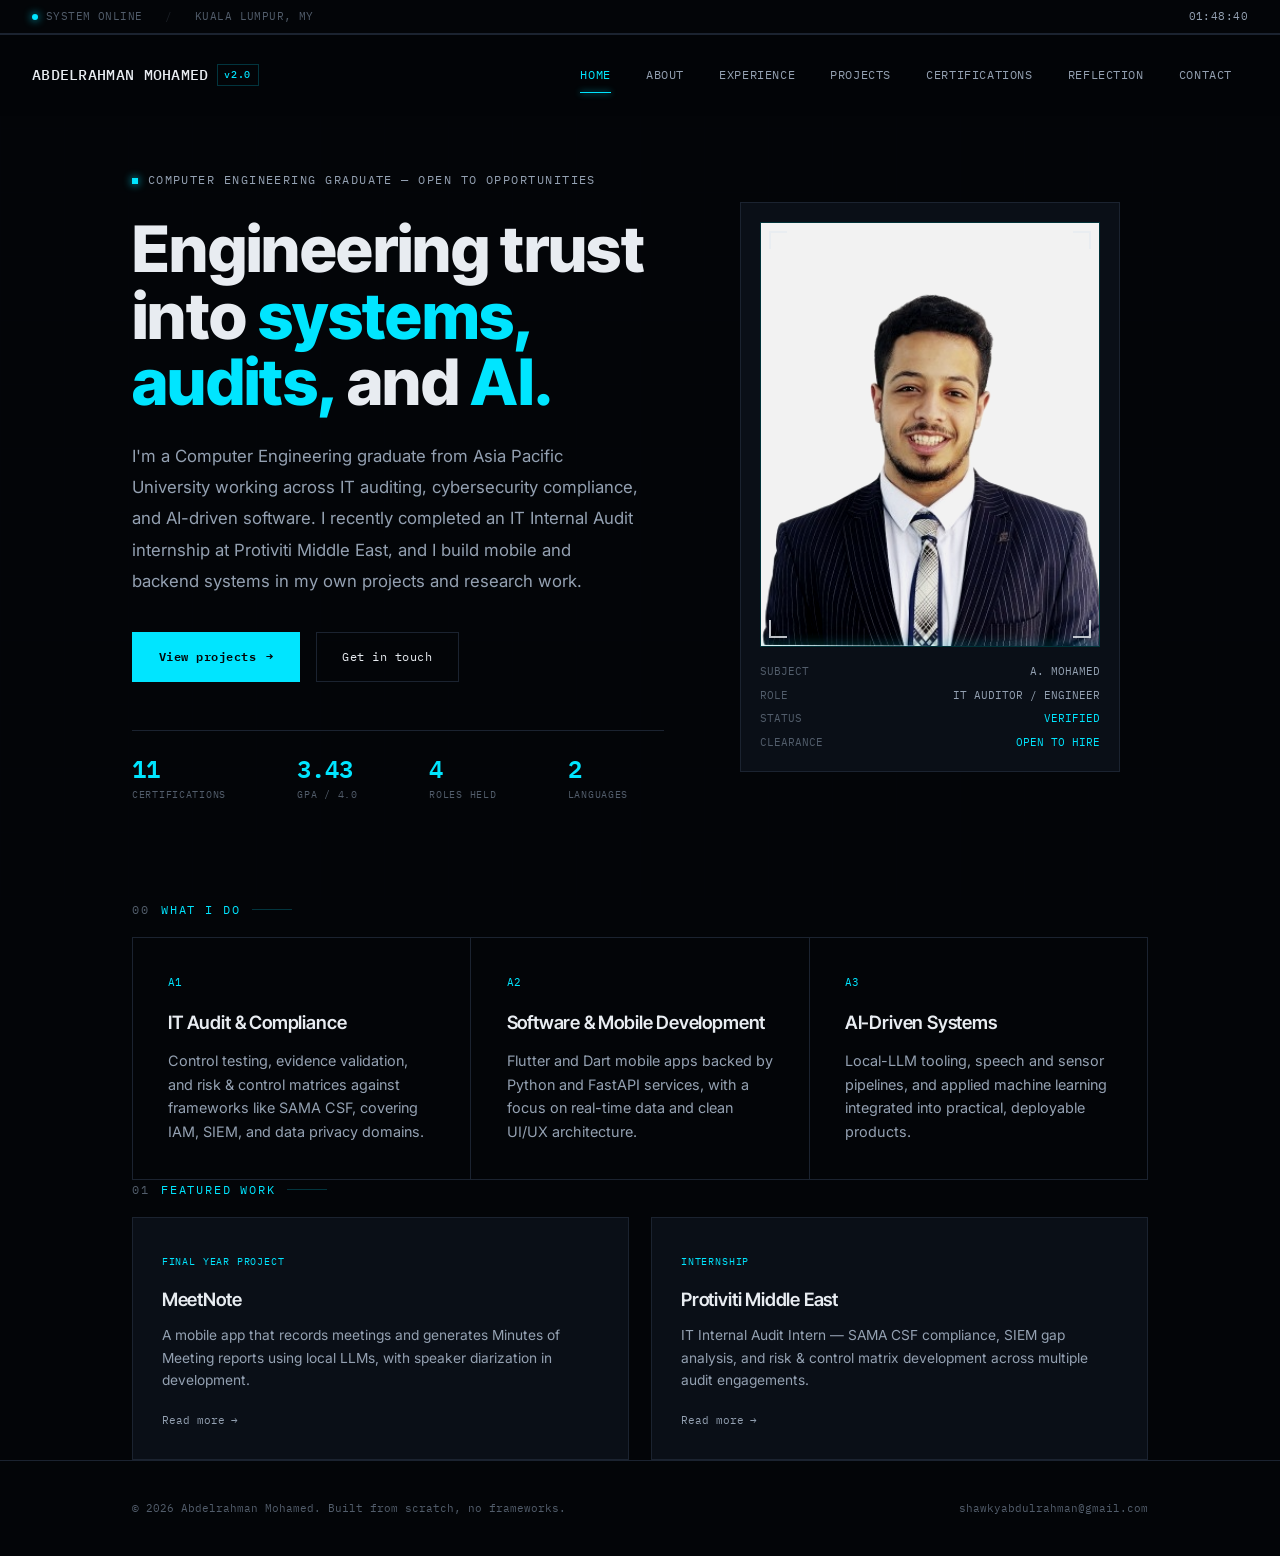
==== commit c74068a1: "Add files via upload" ====
--- a/index.html
+++ b/index.html
@@ -166,6 +166,7 @@
     <a href="experience.html">Experience</a>
     <a href="projects.html">Projects</a>
     <a href="certifications.html">Certifications</a>
+    <a href="reflection.html">Reflection</a>
     <a href="contact.html">Contact</a>
   </nav>
 </header>
@@ -257,4 +258,4 @@
 
 <script src="site.js"></script>
 </body>
-</html>
+</html>
